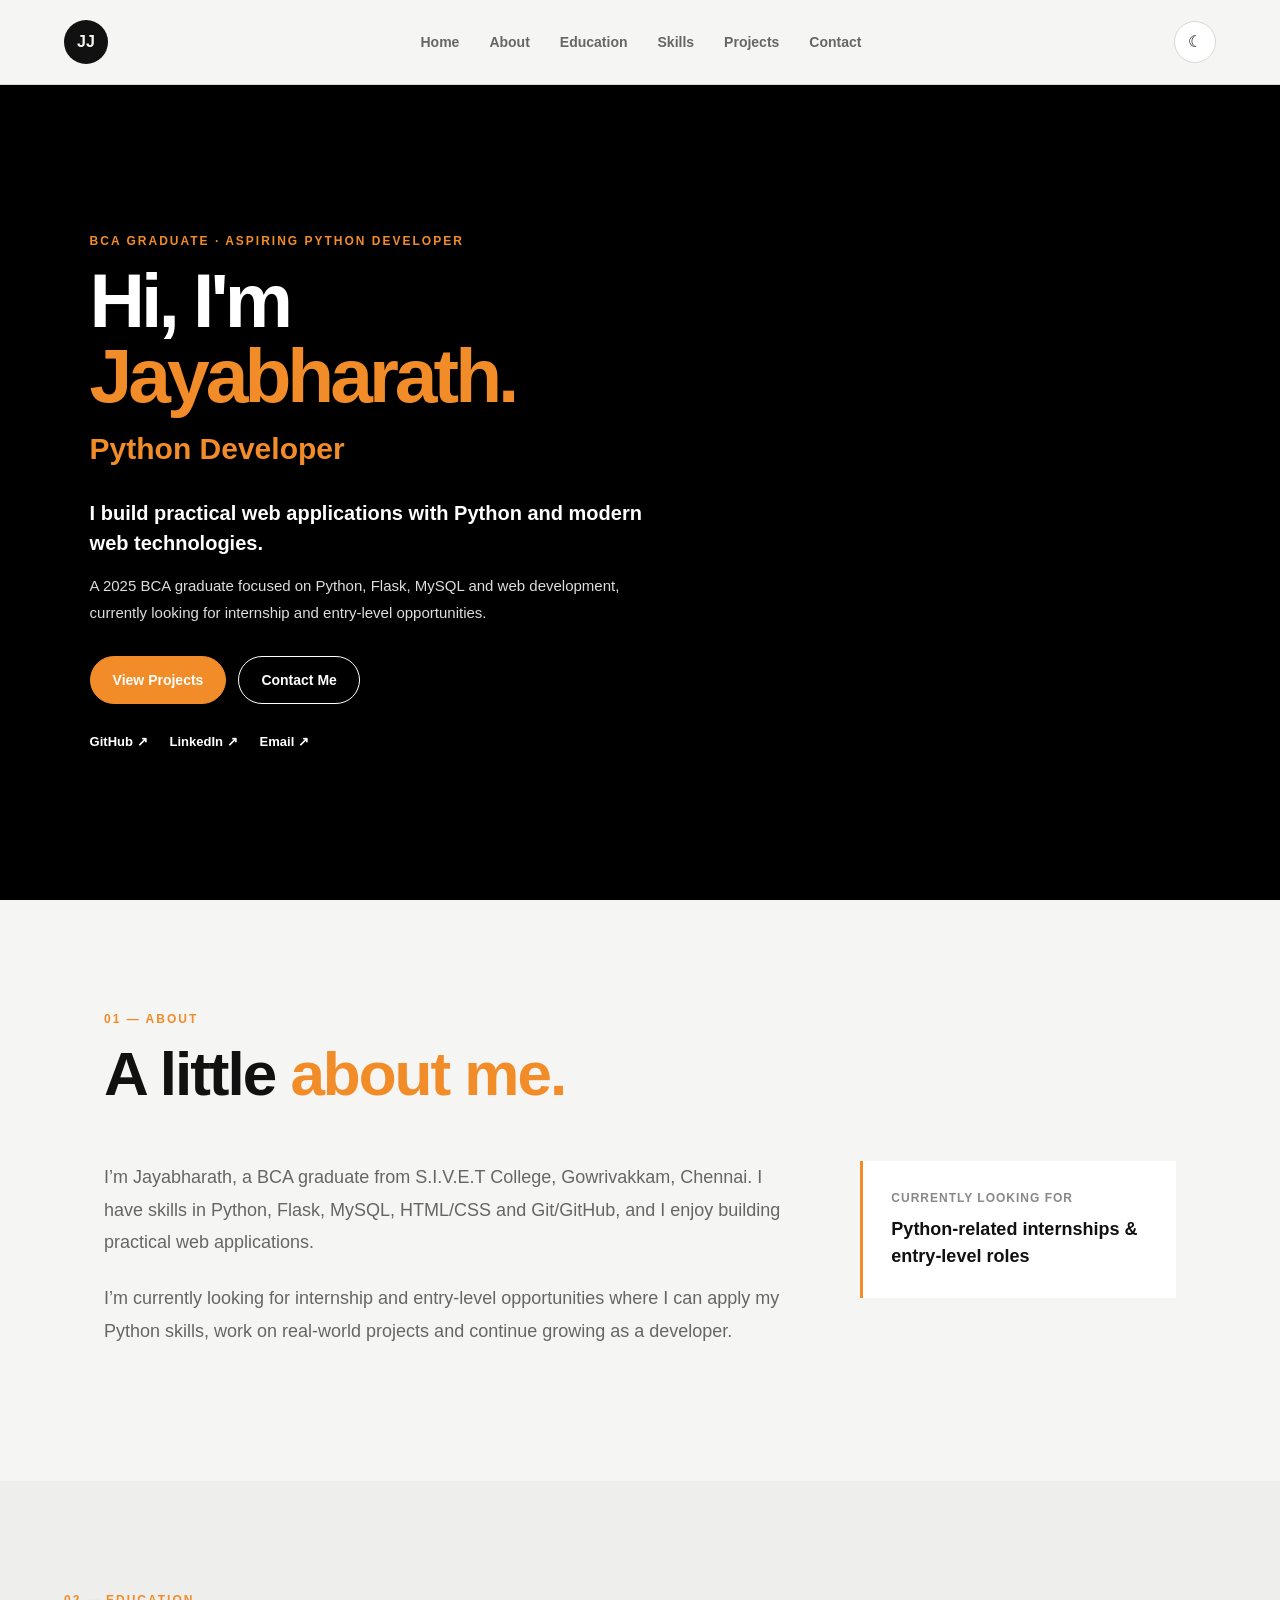
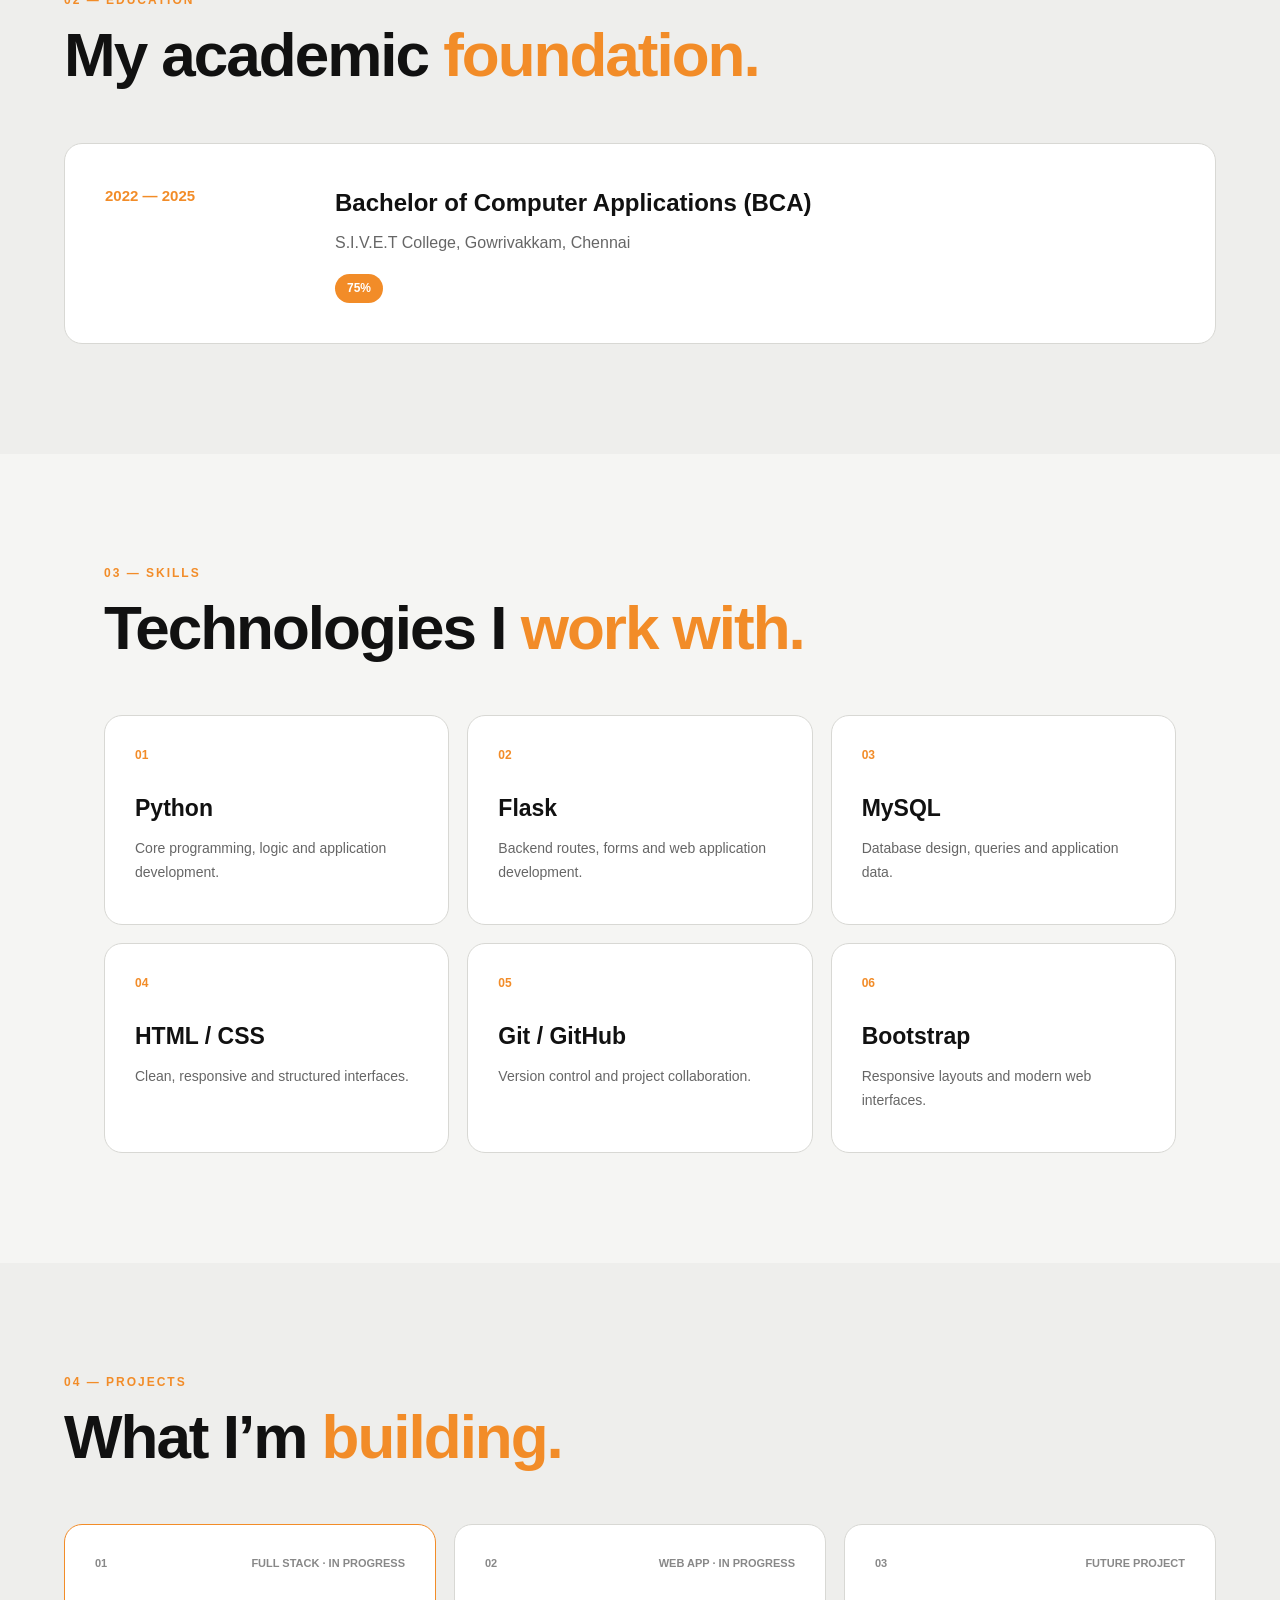
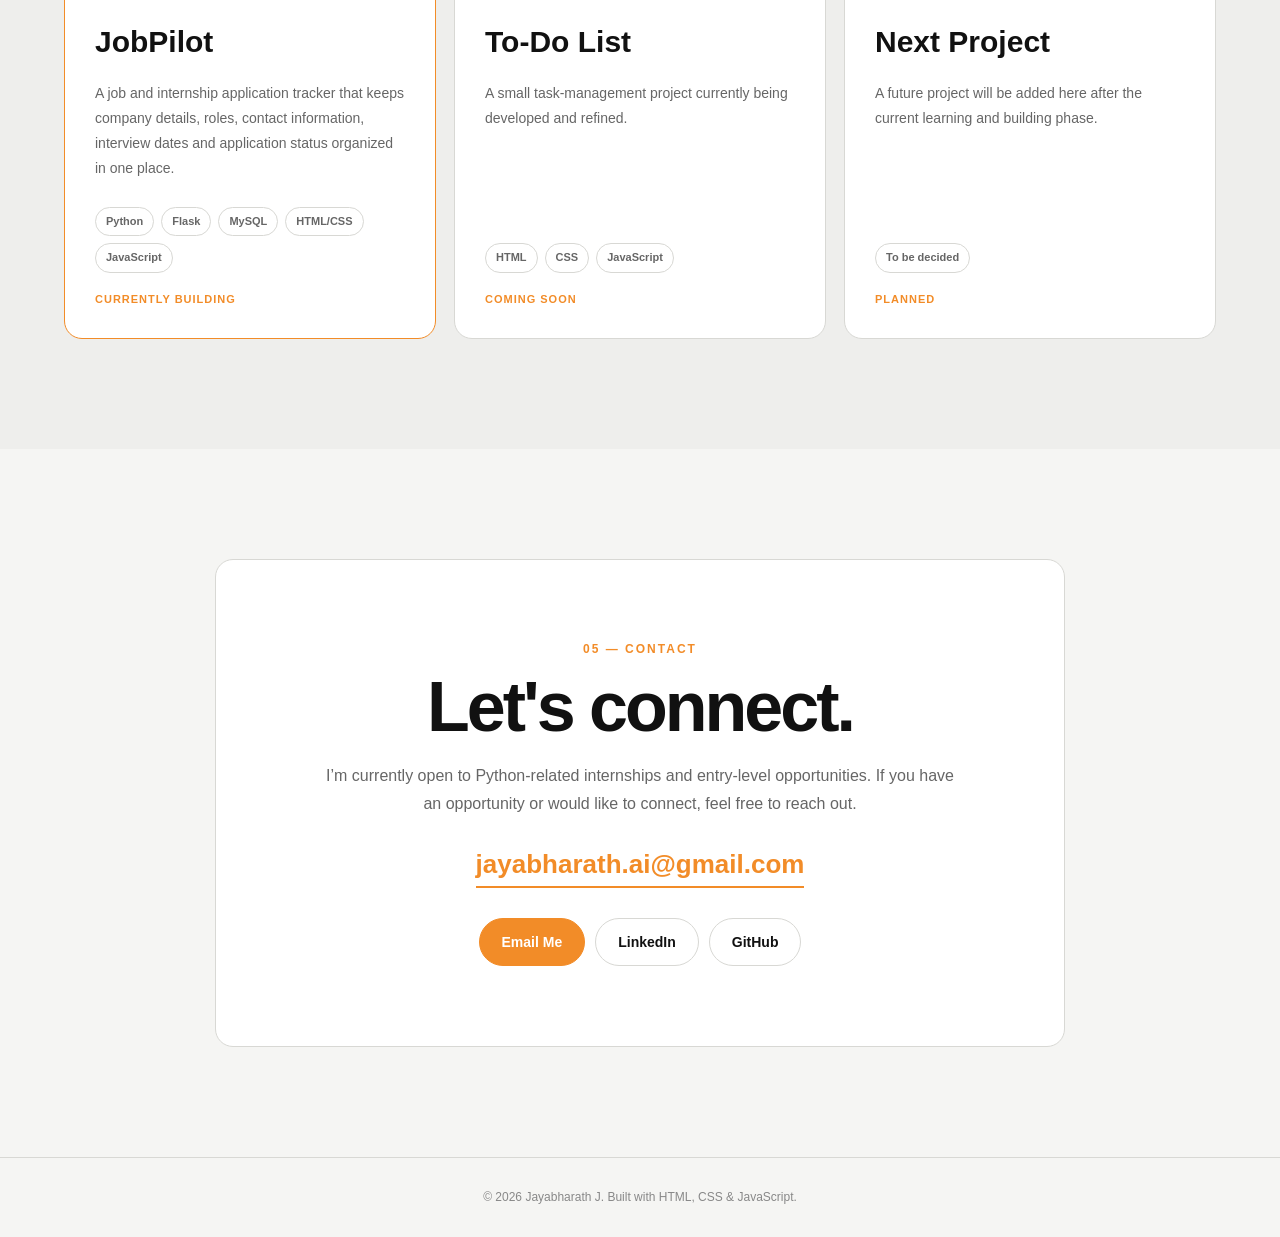
==== index.html @ 375a9f90 "Add files via upload" ====
<!DOCTYPE html>
<html lang="en">

<head>

    <!-- ========================================
         DOCUMENT SETUP
    ======================================== -->

    <meta charset="UTF-8">

    <meta
        name="viewport"
        content="width=device-width, initial-scale=1.0"
    >

    <meta
        name="description"
        content="Jayabharath J — BCA graduate and aspiring Python developer."
    >

    <title>Jayabharath J | Portfolio</title>

    <link
        rel="icon"
        type="image/png"
        href="images/icons8-portfolio-64.png"
    >

    <link
        rel="stylesheet"
        href="style.css"
    >

</head>


<body>

    <!-- ========================================
         NAVIGATION
    ======================================== -->

    <header class="navbar">

        <a
            href="#home"
            class="logo"
        >
            JJ
        </a>


        <nav id="nav">

            <a href="#home">
                Home
            </a>

            <a href="#about">
                About
            </a>

            <a href="#education">
                Education
            </a>

            <a href="#skills">
                Skills
            </a>

            <a href="#projects">
                Projects
            </a>

            <a href="#contact">
                Contact
            </a>

        </nav>


        <div class="nav-actions">

            <button
                id="themeToggle"
                aria-label="Toggle theme"
            >
                ☾
            </button>


            <button
                id="menuToggle"
                class="menu-btn"
                aria-label="Open menu"
            >
                ☰
            </button>

        </div>

    </header>


    <!-- ========================================
         MAIN CONTENT
    ======================================== -->

    <main>


        <!-- ========================================
             HOME / HERO
        ======================================== -->

        <section
            id="home"
            class="hero"
        >

            <div class="hero-overlay"></div>


            <div class="hero-content reveal">

                <p class="eyebrow">
                    BCA Graduate · Aspiring Python Developer
                </p>


                <h1>

                    Hi, I'm

                    <span>
                        Jayabharath.
                    </span>

                </h1>


                <p class="hero-role">
                    Python Developer
                </p>


                <p class="hero-subtitle">
                    I build practical web applications with Python
                    and modern web technologies.
                </p>


                <p class="hero-text">
                    A 2025 BCA graduate focused on Python, Flask,
                    MySQL and web development, currently looking
                    for internship and entry-level opportunities.
                </p>


                <div class="hero-actions">

                    <a
                        class="btn primary"
                        href="#projects"
                    >
                        View Projects
                    </a>


                    <a
                        class="btn secondary"
                        href="#contact"
                    >
                        Contact Me
                    </a>

                </div>


                <div class="social-row">

                    <a
                        href="https://github.com/jayabharath-j"
                        target="_blank"
                        rel="noopener noreferrer"
                    >
                        GitHub ↗
                    </a>


                    <a
                        href="https://www.linkedin.com/in/mejayabharath/"
                        target="_blank"
                        rel="noopener noreferrer"
                    >
                        LinkedIn ↗
                    </a>


                    <a
                        href="mailto:jayabharath.ai@gmail.com"
                    >
                        Email ↗
                    </a>

                </div>

            </div>

        </section>


        <!-- ========================================
             ABOUT
        ======================================== -->

        <section
            id="about"
            class="section"
        >

            <div class="section-heading reveal">

                <p class="eyebrow">
                    01 — About
                </p>


                <h2>
                    A little
                    <span>about me.</span>
                </h2>

            </div>


            <div class="about-layout">

                <div class="about-copy reveal">

                    <p>
                        I’m Jayabharath, a BCA graduate from
                        S.I.V.E.T College, Gowrivakkam, Chennai.
                        I have skills in Python, Flask, MySQL,
                        HTML/CSS and Git/GitHub, and I enjoy
                        building practical web applications.
                    </p>


                    <p>
                        I’m currently looking for internship and
                        entry-level opportunities where I can apply
                        my Python skills, work on real-world projects
                        and continue growing as a developer.
                    </p>

                </div>


                <div class="about-note reveal">

                    <span>
                        Currently looking for
                    </span>


                    <strong>
                        Python-related internships &
                        entry-level roles
                    </strong>

                </div>

            </div>

        </section>


        <!-- ========================================
             EDUCATION
        ======================================== -->

        <section
            id="education"
            class="section soft"
        >

            <div class="section-heading reveal">

                <p class="eyebrow">
                    02 — Education
                </p>


                <h2>
                    My academic
                    <span>foundation.</span>
                </h2>

            </div>


            <div class="education-card reveal">

                <div class="education-year">
                    2022 — 2025
                </div>


                <div>

                    <h3>
                        Bachelor of Computer Applications (BCA)
                    </h3>


                    <p>
                        S.I.V.E.T College,
                        Gowrivakkam, Chennai
                    </p>


                    <span class="education-result">
                        75%
                    </span>

                </div>

            </div>

        </section>


        <!-- ========================================
             SKILLS
        ======================================== -->

        <section
            id="skills"
            class="section"
        >

            <div class="section-heading reveal">

                <p class="eyebrow">
                    03 — Skills
                </p>


                <h2>
                    Technologies I
                    <span>work with.</span>
                </h2>

            </div>


            <div class="skills-grid">


                <div class="skill-card reveal">

                    <span>01</span>

                    <h3>
                        Python
                    </h3>

                    <p>
                        Core programming, logic and
                        application development.
                    </p>

                </div>


                <div class="skill-card reveal">

                    <span>02</span>

                    <h3>
                        Flask
                    </h3>

                    <p>
                        Backend routes, forms and
                        web application development.
                    </p>

                </div>


                <div class="skill-card reveal">

                    <span>03</span>

                    <h3>
                        MySQL
                    </h3>

                    <p>
                        Database design, queries and
                        application data.
                    </p>

                </div>


                <div class="skill-card reveal">

                    <span>04</span>

                    <h3>
                        HTML / CSS
                    </h3>

                    <p>
                        Clean, responsive and
                        structured interfaces.
                    </p>

                </div>


                <div class="skill-card reveal">

                    <span>05</span>

                    <h3>
                        Git / GitHub
                    </h3>

                    <p>
                        Version control and
                        project collaboration.
                    </p>

                </div>


                <div class="skill-card reveal">

                    <span>06</span>

                    <h3>
                        Bootstrap
                    </h3>

                    <p>
                        Responsive layouts and 
                        modern web interfaces.
                    </p>

                </div>

            </div>

        </section>


        <!-- ========================================
             PROJECTS
        ======================================== -->

        <section
            id="projects"
            class="section soft"
        >

            <div class="section-heading reveal">

                <p class="eyebrow">
                    04 — Projects
                </p>


                <h2>
                    What I’m
                    <span>building.</span>
                </h2>

            </div>


            <div class="projects-grid">


                <!-- JOBPILOT -->

                <article
                    class="project-card featured reveal"
                >

                    <div class="project-meta">

                        <span>
                            01
                        </span>

                        <span>
                            Full Stack · In Progress
                        </span>

                    </div>


                    <h3>
                        JobPilot
                    </h3>


                    <p>
                        A job and internship application tracker
                        that keeps company details, roles, contact
                        information, interview dates and application
                        status organized in one place.
                    </p>


                    <div class="tags">

                        <span>Python</span>
                        <span>Flask</span>
                        <span>MySQL</span>
                        <span>HTML/CSS</span>
                        <span>JavaScript</span>

                    </div>


                    <span class="status">
                        Currently building
                    </span>

                </article>


                <!-- TO-DO LIST -->

                <article
                    class="project-card reveal"
                >

                    <div class="project-meta">

                        <span>
                            02
                        </span>

                        <span>
                            Web App · In Progress
                        </span>

                    </div>


                    <h3>
                        To-Do List
                    </h3>


                    <p>
                        A small task-management project currently
                        being developed and refined.
                    </p>


                    <div class="tags">

                        <span>HTML</span>
                        <span>CSS</span>
                        <span>JavaScript</span>

                    </div>


                    <span class="status">
                        Coming soon
                    </span>

                </article>


                <!-- FUTURE PROJECT -->

                <article
                    class="project-card reveal"
                >

                    <div class="project-meta">

                        <span>
                            03
                        </span>

                        <span>
                            Future Project
                        </span>

                    </div>


                    <h3>
                        Next Project
                    </h3>


                    <p>
                        A future project will be added here after
                        the current learning and building phase.
                    </p>


                    <div class="tags">

                        <span>
                            To be decided
                        </span>

                    </div>


                    <span class="status">
                        Planned
                    </span>

                </article>

            </div>

        </section>


        <!-- ========================================
             CONTACT
        ======================================== -->

        <section
            id="contact"
            class="section contact"
        >

            <div class="contact-box reveal">

                <p class="eyebrow">
                    05 — Contact
                </p>


                <h2>
                    Let's connect.
                </h2>


                <p>
                    I’m currently open to Python-related internships
                    and entry-level opportunities. If you have an
                    opportunity or would like to connect, feel free
                    to reach out.
                </p>


                <a
                    class="email"
                    href="mailto:jayabharath.ai@gmail.com"
                >
                    jayabharath.ai@gmail.com
                </a>


                <div class="contact-links">

                    <a
                        class="btn primary"
                        href="mailto:jayabharath.ai@gmail.com"
                    >
                        Email Me
                    </a>


                    <a
                        class="btn secondary"
                        href="https://www.linkedin.com/in/mejayabharath/"
                        target="_blank"
                        rel="noopener noreferrer"
                    >
                        LinkedIn
                    </a>


                    <a
                        class="btn secondary"
                        href="https://github.com/jayabharath-j"
                        target="_blank"
                        rel="noopener noreferrer"
                    >
                        GitHub
                    </a>

                </div>

            </div>

        </section>

    </main>


    <!-- ========================================
         FOOTER
    ======================================== -->

    <footer>

        <p>
            © 2026 Jayabharath J.
            Built with HTML, CSS & JavaScript.
        </p>

    </footer>


    <!-- ========================================
         JAVASCRIPT
    ======================================== -->

    <script src="script.js"></script>

</body>

</html>
---- style.css ----
/* ========================================
   1. CSS VARIABLES
======================================== */

:root {

    --bg: #f5f5f3;
    --surface: #ffffff;
    --surface-soft: #eeeeec;

    --text: #111111;
    --text-light: #666666;
    --text-muted: #888888;

    --border: #d8d8d4;

    --orange: #f28c28;

    --radius: 18px;

    --max-width: 1200px;

    --transition: 0.3s ease;
}


/* ========================================
   DARK MODE
======================================== */

body.dark {

    --bg: #0b0b0b;
    --surface: #151515;
    --surface-soft: #111111;

    --text: #f5f5f5;
    --text-light: #b5b5b5;
    --text-muted: #888888;

    --border: #292929;
}


/* ========================================
   2. RESET
======================================== */

* {

    margin: 0;

    padding: 0;

    box-sizing: border-box;
}


html {

    scroll-behavior: smooth;
}


body {

    font-family:
        Arial,
        Helvetica,
        sans-serif;

    background: var(--bg);

    color: var(--text);

    line-height: 1.6;

    transition:
        background var(--transition),
        color var(--transition);
}


a {

    color: inherit;

    text-decoration: none;
}


button {

    font: inherit;
}


img {

    max-width: 100%;

    display: block;
}


/* ========================================
   3. NAVIGATION
======================================== */

.navbar {

    position: sticky;

    top: 0;

    z-index: 1000;

    width: 100%;

    display: flex;

    align-items: center;

    justify-content: space-between;

    padding: 20px 5%;

    background: var(--bg);

    border-bottom:
        1px solid var(--border);
}


.logo {

    width: 44px;

    height: 44px;

    display: flex;

    align-items: center;

    justify-content: center;

    border-radius: 50%;

    background: var(--text);

    color: var(--bg);

    font-size: 16px;

    font-weight: 800;
}


nav {

    display: flex;

    align-items: center;

    gap: 30px;
}


nav a {

    color: var(--text-light);

    font-size: 14px;

    font-weight: 600;

    transition:
        color var(--transition);
}


nav a:hover {

    color: var(--orange);
}


.nav-actions {

    display: flex;

    align-items: center;

    gap: 10px;
}


#themeToggle,
.menu-btn {

    width: 42px;

    height: 42px;

    border: 1px solid var(--border);

    border-radius: 50%;

    background: var(--surface);

    color: var(--text);

    cursor: pointer;

    transition:
        background var(--transition),
        color var(--transition);
}


#themeToggle:hover,
.menu-btn:hover {

    background: var(--text);

    color: var(--bg);
}


.menu-btn {

    display: none;
}


/* ========================================
   4. COMMON SECTIONS
======================================== */

.section {

    width: 100%;

    max-width: var(--max-width);

    margin: 0 auto;

    padding: 110px 5%;
}


.section.soft {

    max-width: none;

    padding-left: 5%;

    padding-right: 5%;

    background: var(--surface-soft);
}


.section-heading {

    max-width: 700px;

    margin-bottom: 55px;
}


.eyebrow {

    margin-bottom: 12px;

    color: var(--orange);

    font-size: 12px;

    font-weight: 700;

    letter-spacing: 2px;

    text-transform: uppercase;
}


.section-heading h2 {

    font-size:
        clamp(36px, 5vw, 62px);

    line-height: 1.05;

    letter-spacing: -2px;
}


.section-heading h2 span {

    color: var(--orange);
}


/* ========================================
   5. HERO
======================================== */

.hero {

    position: relative;

    width: 100%;

    min-height:
        calc(100vh - 85px);

    display: flex;

    align-items: center;

    overflow: hidden;

    background-image:
        url("images/profile.png");

    background-size: 90% auto;

    background-position: right center;

    background-repeat: no-repeat;

    background-color: #000;
}


/* ========================================
   HERO OVERLAY
======================================== */

.hero-overlay {

    position: absolute;

    inset: 0;

    background:
        linear-gradient(
            90deg,
            rgba(0, 0, 0, 0.12) 0%,
            rgba(0, 0, 0, 0) 70%
        );

    pointer-events: none;
}


/* ========================================
   HERO CONTENT
======================================== */

.hero-content {

    position: relative;

    z-index: 2;

    width: 50%;

    max-width: 650px;

    margin-left: 7%;

    padding: 80px 0;

    color: #ffffff;
}


.hero .eyebrow {

    color: var(--orange);
}


/* ========================================
   HERO TITLE
======================================== */

.hero h1 {

    margin-bottom: 12px;

    font-size:
        clamp(48px, 6vw, 82px);

    line-height: 0.98;

    letter-spacing: -4px;

    font-weight: 800;

    color: #ffffff;
}


.hero h1 span {

    display: block;

    color: var(--orange);
}


/* ========================================
   HERO ROLE
======================================== */

.hero-role {

    margin-bottom: 25px;

    color: var(--orange);

    font-size:
        clamp(20px, 2.5vw, 30px);

    font-weight: 700;
}


/* ========================================
   HERO SUBTITLE
======================================== */

.hero-subtitle {

    max-width: 570px;

    margin-bottom: 14px;

    color: #ffffff;

    font-size: 20px;

    line-height: 1.5;

    font-weight: 600;
}


/* ========================================
   HERO DESCRIPTION
======================================== */

.hero-text {

    max-width: 560px;

    margin-bottom: 30px;

    color: #dddddd;

    font-size: 15px;

    line-height: 1.8;
}


/* ========================================
   HERO BUTTONS
======================================== */

.hero-actions {

    display: flex;

    flex-wrap: wrap;

    gap: 12px;

    margin-bottom: 28px;
}


.btn {

    min-height: 48px;

    display: inline-flex;

    align-items: center;

    justify-content: center;

    padding: 0 22px;

    border-radius: 999px;

    font-size: 14px;

    font-weight: 700;

    transition:
        transform var(--transition),
        background var(--transition),
        color var(--transition);
}


.btn:hover {

    transform: translateY(-2px);
}


.hero .btn.primary {

    background: var(--orange);

    color: #ffffff;

    border: 1px solid var(--orange);
}


.hero .btn.secondary {

    background: transparent;

    color: #ffffff;

    border: 1px solid #ffffff;
}


.hero .btn.secondary:hover {

    background: #ffffff;

    color: #111111;
}


/* ========================================
   HERO SOCIAL LINKS
======================================== */

.social-row {

    display: flex;

    flex-wrap: wrap;

    gap: 22px;
}


.hero .social-row a {

    color: #ffffff;

    font-size: 13px;

    font-weight: 600;

    transition:
        color var(--transition);
}


.hero .social-row a:hover {

    color: var(--orange);
}


/* ========================================
   6. ABOUT
======================================== */

.about-layout {

    display: grid;

    grid-template-columns:
        1.5fr
        0.7fr;

    gap: 80px;

    align-items: start;
}


.about-copy {

    max-width: 700px;
}


.about-copy p {

    margin-bottom: 24px;

    color: var(--text-light);

    font-size: 18px;

    line-height: 1.8;
}


.about-note {

    padding: 28px;

    border-left:
        3px solid var(--orange);

    background: var(--surface);
}


.about-note span {

    display: block;

    margin-bottom: 8px;

    color: var(--text-muted);

    font-size: 12px;

    font-weight: 700;

    text-transform: uppercase;

    letter-spacing: 1px;
}


.about-note strong {

    display: block;

    font-size: 18px;

    line-height: 1.5;
}


/* ========================================
   7. EDUCATION
======================================== */

.education-card {

    display: grid;

    grid-template-columns:
        180px
        1fr;

    gap: 50px;

    padding: 40px;

    background: var(--surface);

    border:
        1px solid var(--border);

    border-radius: var(--radius);
}


.education-year {

    color: var(--orange);

    font-size: 15px;

    font-weight: 700;
}


.education-card h3 {

    margin-bottom: 8px;

    font-size: 24px;
}


.education-card p {

    margin-bottom: 18px;

    color: var(--text-light);
}


.education-result {

    display: inline-block;

    padding: 5px 12px;

    border-radius: 999px;

    background: var(--orange);

    color: #ffffff;

    font-size: 12px;

    font-weight: 700;
}


/* ========================================
   8. SKILLS
======================================== */

.skills-grid {

    display: grid;

    grid-template-columns:
        repeat(3, 1fr);

    gap: 18px;
}


.skill-card {

    min-height: 210px;

    padding: 30px;

    background: var(--surface);

    border:
        1px solid var(--border);

    border-radius: var(--radius);

    transition:
        transform var(--transition),
        border var(--transition);
}


.skill-card:hover {

    transform: translateY(-5px);

    border-color: var(--orange);
}


.skill-card > span {

    display: block;

    margin-bottom: 25px;

    color: var(--orange);

    font-size: 12px;

    font-weight: 700;
}


.skill-card h3 {

    margin-bottom: 10px;

    font-size: 23px;
}


.skill-card p {

    color: var(--text-light);

    font-size: 14px;

    line-height: 1.7;
}


/* ========================================
   9. PROJECTS
======================================== */

.projects-grid {

    display: grid;

    grid-template-columns:
        repeat(3, 1fr);

    gap: 18px;
}


.project-card {

    min-height: 390px;

    padding: 30px;

    display: flex;

    flex-direction: column;

    background: var(--surface);

    border:
        1px solid var(--border);

    border-radius: var(--radius);

    transition:
        transform var(--transition),
        border var(--transition);
}


.project-card:hover {

    transform: translateY(-5px);

    border-color: var(--orange);
}


.project-card.featured {

    border-color: var(--orange);
}


.project-meta {

    display: flex;

    align-items: center;

    justify-content: space-between;

    gap: 10px;

    margin-bottom: 45px;

    color: var(--text-muted);

    font-size: 11px;

    font-weight: 700;

    text-transform: uppercase;
}


.project-card h3 {

    margin-bottom: 15px;

    font-size: 30px;
}


.project-card p {

    color: var(--text-light);

    font-size: 14px;

    line-height: 1.8;
}


.tags {

    display: flex;

    flex-wrap: wrap;

    gap: 7px;

    margin-top: auto;

    padding-top: 25px;
}


.tags span {

    padding: 5px 10px;

    border:
        1px solid var(--border);

    border-radius: 999px;

    color: var(--text-light);

    font-size: 11px;

    font-weight: 600;
}


.status {

    margin-top: 18px;

    color: var(--orange);

    font-size: 11px;

    font-weight: 700;

    text-transform: uppercase;

    letter-spacing: 1px;
}


/* ========================================
   10. CONTACT
======================================== */

.contact {

    text-align: center;
}


.contact-box {

    max-width: 850px;

    margin: 0 auto;

    padding: 80px 30px;

    background: var(--surface);

    border:
        1px solid var(--border);

    border-radius: var(--radius);
}


.contact-box h2 {

    margin-bottom: 20px;

    font-size:
        clamp(40px, 6vw, 70px);

    line-height: 1;

    letter-spacing: -3px;
}


.contact-box > p:not(.eyebrow) {

    max-width: 650px;

    margin:
        0 auto 25px;

    color: var(--text-light);

    line-height: 1.8;
}


.email {

    display: inline-block;

    margin-bottom: 30px;

    color: var(--orange);

    font-size:
        clamp(18px, 3vw, 26px);

    font-weight: 700;

    border-bottom:
        2px solid var(--orange);
}


.contact-links {

    display: flex;

    justify-content: center;

    flex-wrap: wrap;

    gap: 10px;
}


.contact .btn.primary {

    background: var(--orange);

    color: #ffffff;

    border:
        1px solid var(--orange);
}


.contact .btn.secondary {

    background: transparent;

    color: var(--text);

    border:
        1px solid var(--border);
}


.contact .btn.secondary:hover {

    background: var(--orange);

    color: #ffffff;

    border-color: var(--orange);
}


/* ========================================
   11. FOOTER
======================================== */

footer {

    padding: 30px 5%;

    text-align: center;

    border-top:
        1px solid var(--border);

    color: var(--text-muted);

    font-size: 12px;
}


/* ========================================
   12. SCROLL REVEAL
======================================== */

.reveal {

    opacity: 0;

    transform: translateY(25px);

    transition:
        opacity 0.7s ease,
        transform 0.7s ease;
}


.reveal.visible {

    opacity: 1;

    transform: translateY(0);
}


/* ========================================
   13. TABLET
======================================== */

@media (max-width: 1000px) {

    nav {

        gap: 18px;
    }


    .hero-content {

        width: 55%;

        margin-left: 5%;
    }


    .skills-grid,
    .projects-grid {

        grid-template-columns:
            repeat(2, 1fr);
    }


    .about-layout {

        gap: 40px;
    }
}


/* ========================================
   14. MOBILE
======================================== */

@media (max-width: 760px) {

    /* NAVIGATION */

    .navbar {

        padding: 15px 5%;
    }


    nav {

        position: absolute;

        top: 75px;

        left: 5%;

        right: 5%;

        display: none;

        flex-direction: column;

        align-items: stretch;

        gap: 0;

        padding: 15px;

        background: var(--surface);

        border:
            1px solid var(--border);

        border-radius: var(--radius);
    }


    nav.active {

        display: flex;
    }


    nav a {

        padding: 12px;

        border-bottom:
            1px solid var(--border);
    }


    nav a:last-child {

        border-bottom: none;
    }


    .menu-btn {

        display: block;
    }


    /* HERO */

    .hero {

        min-height: 850px;

        align-items: flex-end;

        background-position: 65% center;
    }


    .hero-overlay {

        background:
            linear-gradient(
                90deg,
                rgba(0, 0, 0, 0.82) 0%,
                rgba(0, 0, 0, 0.30) 100%
            );
    }


    .hero-content {

        width: 90%;

        margin-left: 5%;

        padding: 60px 0;
    }


    .hero h1 {

        font-size: 50px;

        letter-spacing: -3px;
    }


    .hero-subtitle {

        font-size: 17px;
    }


    .hero-actions {

        flex-direction: column;

        align-items: stretch;
    }


    .hero-actions .btn {

        width: 100%;
    }


    /* SECTIONS */

    .section {

        padding: 80px 5%;
    }


    .section.soft {

        padding-left: 5%;

        padding-right: 5%;
    }


    .section-heading {

        margin-bottom: 40px;
    }


    .section-heading h2 {

        font-size: 42px;
    }


    /* ABOUT */

    .about-layout {

        grid-template-columns: 1fr;

        gap: 30px;
    }


    /* EDUCATION */

    .education-card {

        grid-template-columns: 1fr;

        gap: 20px;

        padding: 28px;
    }


    /* SKILLS */

    .skills-grid {

        grid-template-columns: 1fr;
    }


    /* PROJECTS */

    .projects-grid {

        grid-template-columns: 1fr;
    }


    .project-card {

        min-height: 350px;
    }


    /* CONTACT */

    .contact-box {

        padding: 60px 20px;
    }


    .contact-links {

        flex-direction: column;

        align-items: stretch;
    }


    .contact-links .btn {

        width: 100%;
    }
}


/* ========================================
   15. SMALL MOBILE
======================================== */

@media (max-width: 450px) {

    .hero {

        min-height: 800px;

        background-position: 62% center;
    }


    .hero-content {

        padding-top: 50px;

        padding-bottom: 45px;
    }


    .hero h1 {

        font-size: 45px;
    }


    .social-row {

        gap: 15px;
    }
}
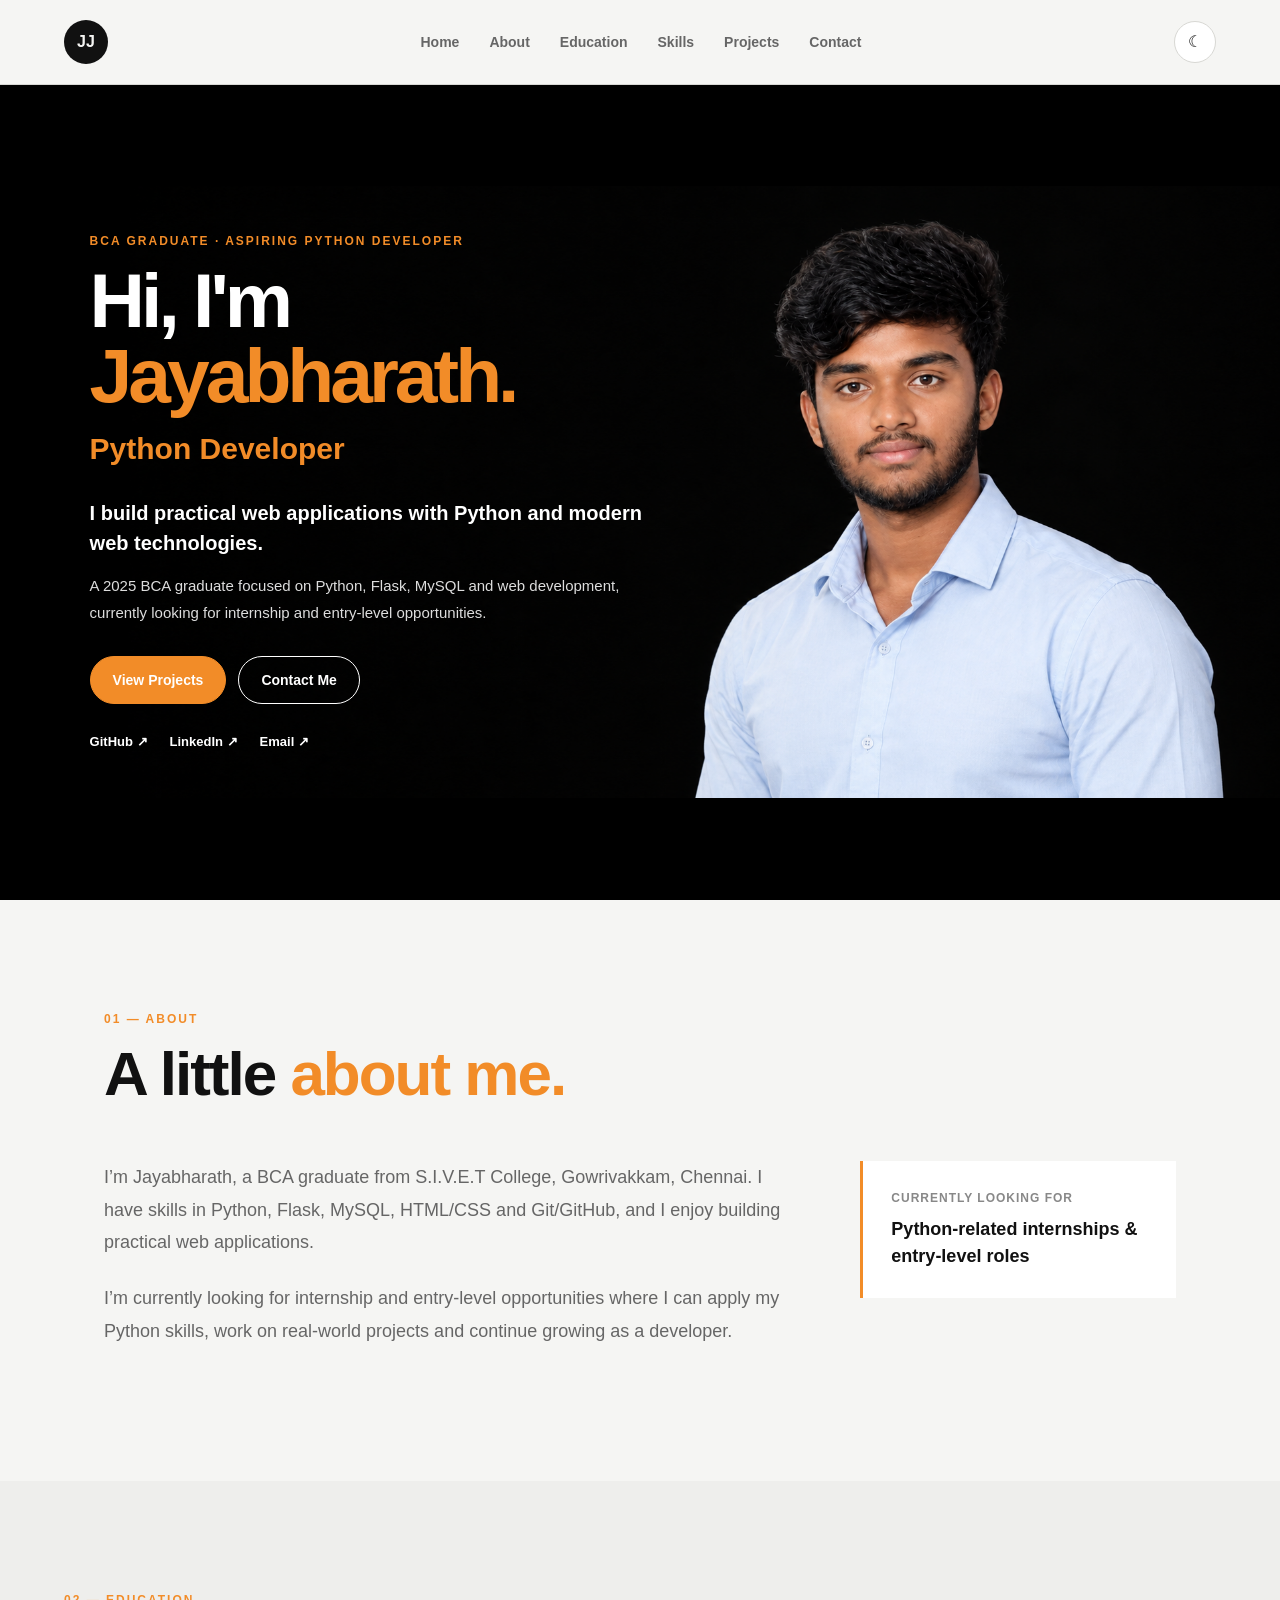
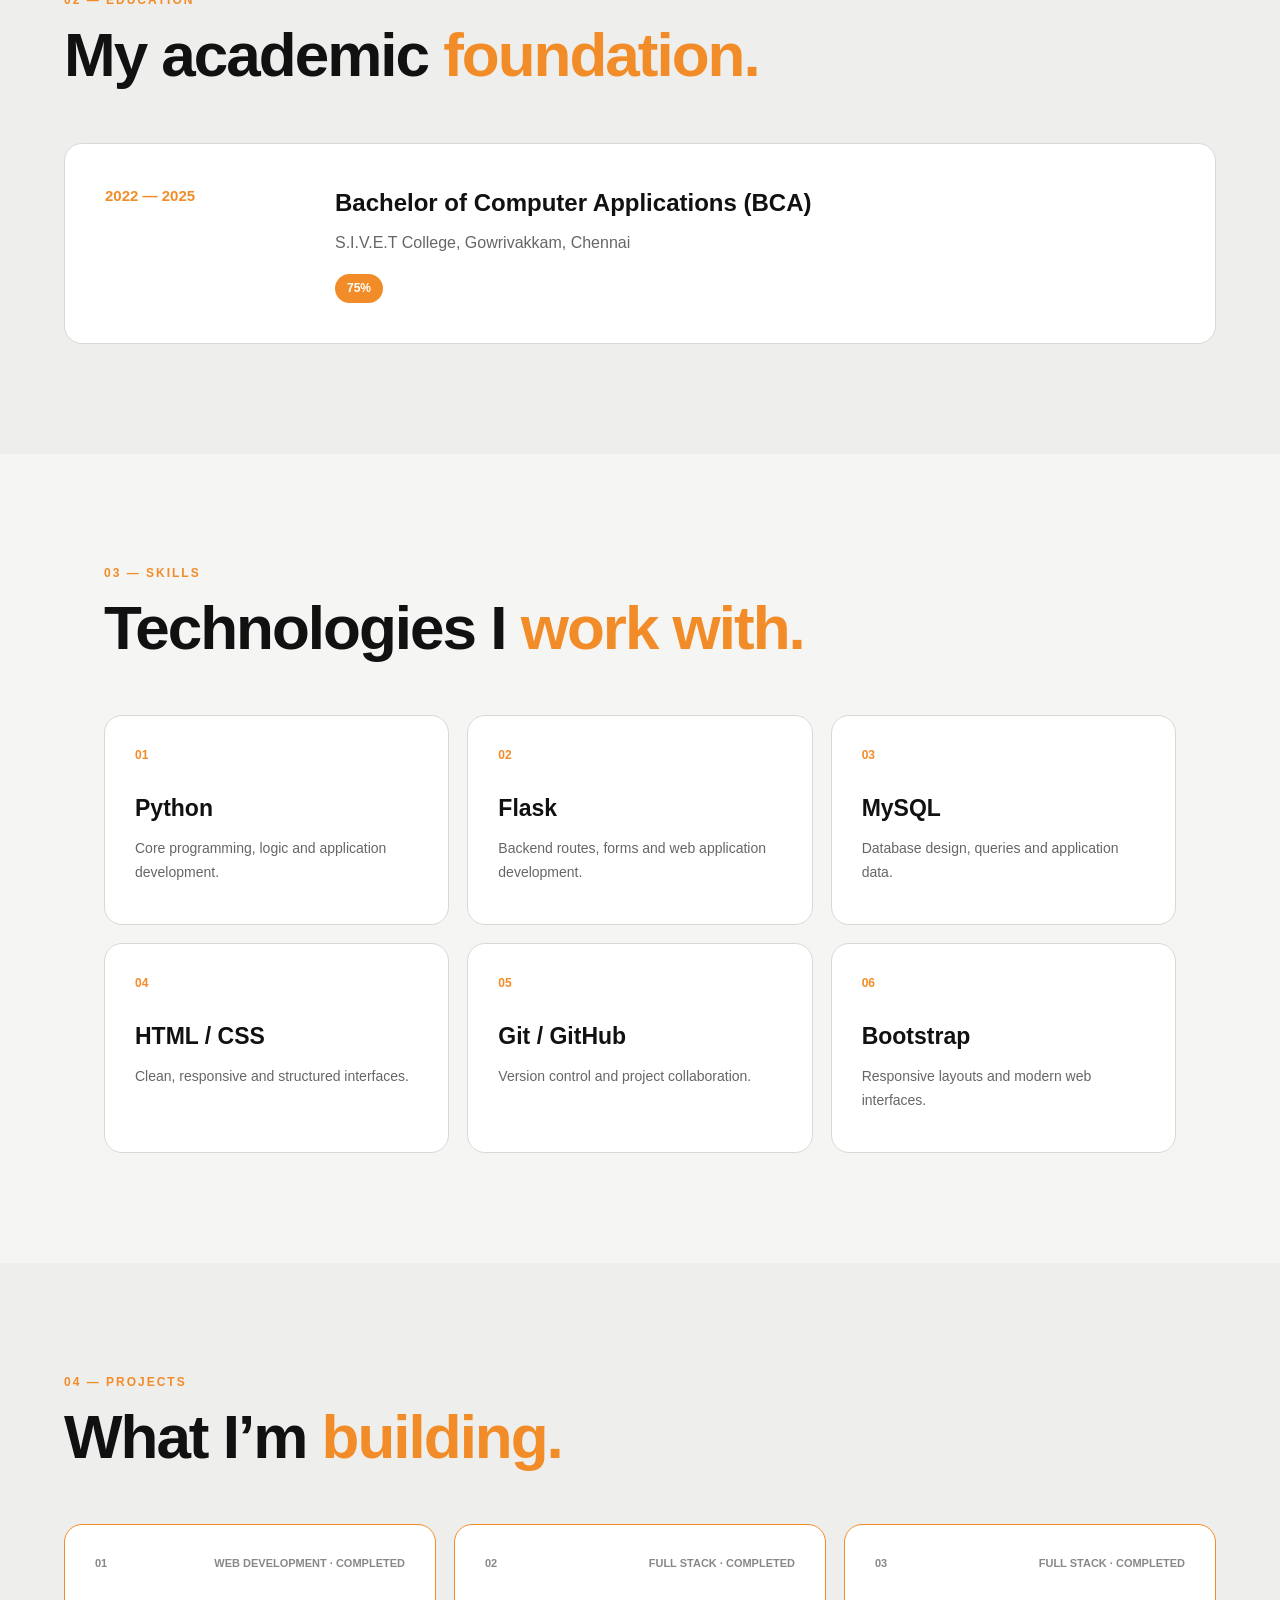
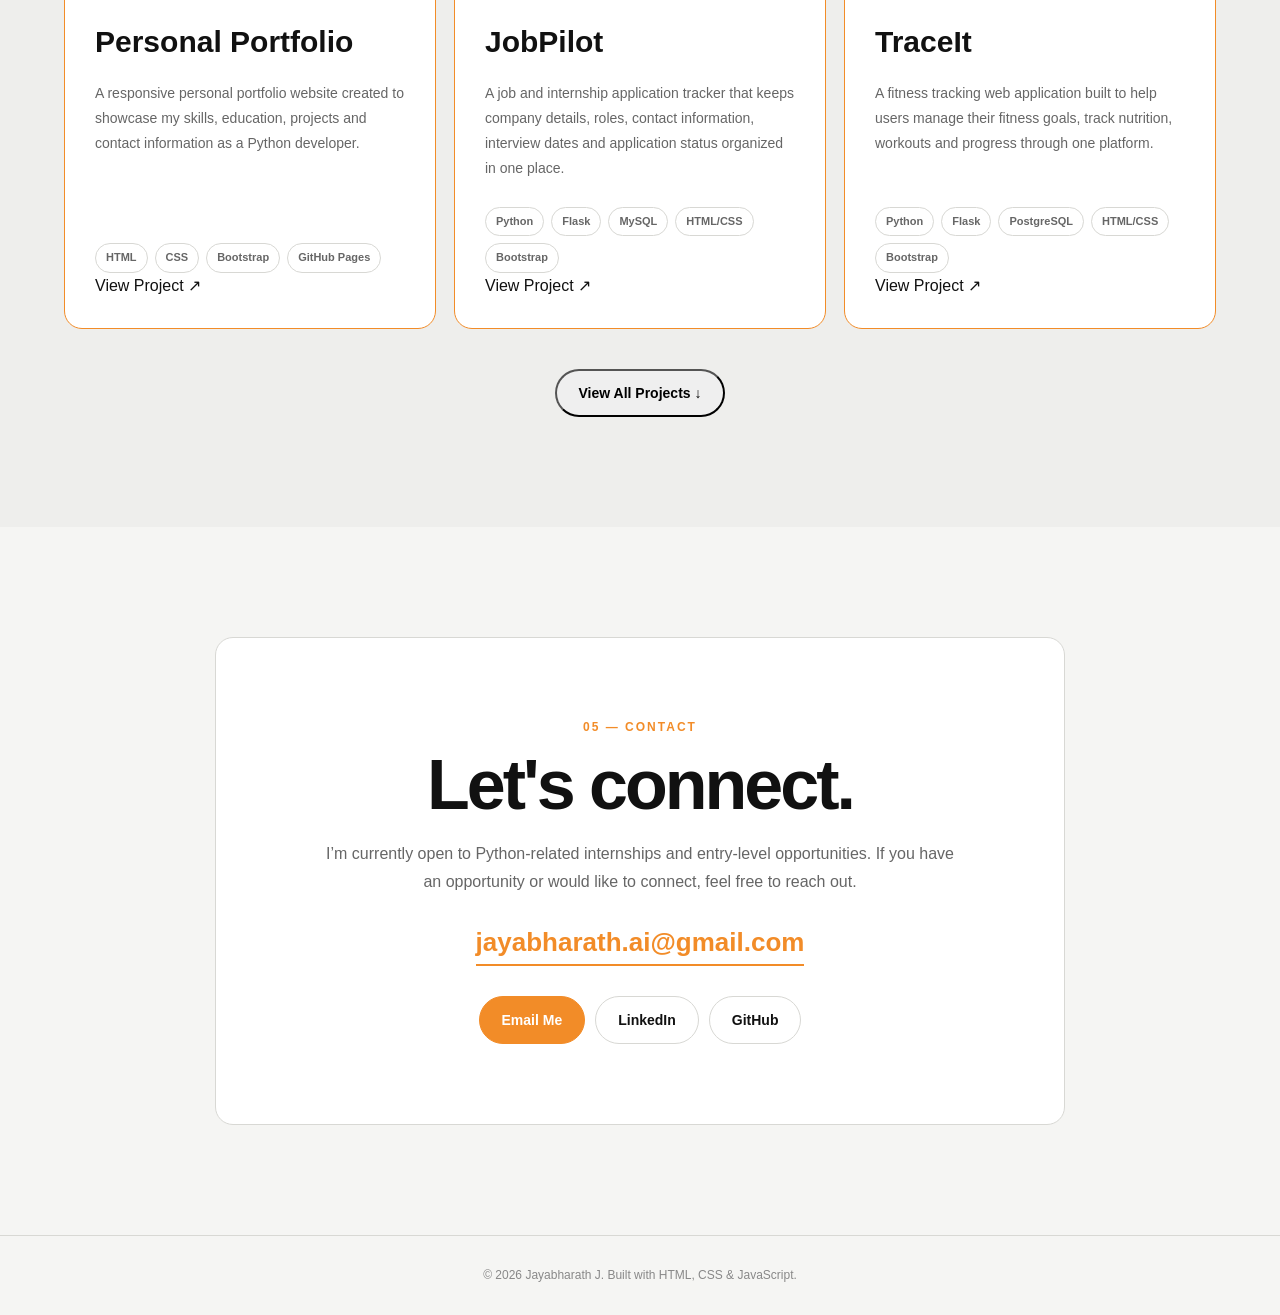
==== commit 0cacd27b: "Revise project details and add GitHub links Updated project descriptions and tags in index.html. Cha" ====
--- a/index.html
+++ b/index.html
@@ -448,7 +448,7 @@
                     </h3>
 
                     <p>
-                        Responsive layouts and 
+                        Responsive layouts and
                         modern web interfaces.
                     </p>
 
@@ -486,7 +486,9 @@
             <div class="projects-grid">
 
 
-                <!-- JOBPILOT -->
+                <!-- ========================================
+                     PROJECT 01 — PERSONAL PORTFOLIO
+                ======================================== -->
 
                 <article
                     class="project-card featured reveal"
@@ -499,7 +501,63 @@
                         </span>
 
                         <span>
-                            Full Stack · In Progress
+                            Web Development · Completed
+                        </span>
+
+                    </div>
+
+
+                    <h3>
+                        Personal Portfolio
+                    </h3>
+
+
+                    <p>
+                        A responsive personal portfolio website
+                        created to showcase my skills, education,
+                        projects and contact information as a
+                        Python developer.
+                    </p>
+
+
+                    <div class="tags">
+
+                        <span>HTML</span>
+                        <span>CSS</span>
+                        <span>Bootstrap</span>
+                        <span>GitHub Pages</span>
+
+                    </div>
+
+
+                    <a
+                        class="project-link"
+                        href="https://github.com/jayabharath-j/portfolio"
+                        target="_blank"
+                        rel="noopener noreferrer"
+                    >
+                        View Project ↗
+                    </a>
+
+                </article>
+
+
+                <!-- ========================================
+                     PROJECT 02 — JOBPILOT
+                ======================================== -->
+
+                <article
+                    class="project-card featured reveal"
+                >
+
+                    <div class="project-meta">
+
+                        <span>
+                            02
+                        </span>
+
+                        <span>
+                            Full Stack · Completed
                         </span>
 
                     </div>
@@ -524,68 +582,29 @@
                         <span>Flask</span>
                         <span>MySQL</span>
                         <span>HTML/CSS</span>
-                        <span>JavaScript</span>
+                        <span>Bootstrap</span>
 
                     </div>
 
 
-                    <span class="status">
-                        Currently building
-                    </span>
+                    <a
+                        class="project-link"
+                        href="https://github.com/jayabharath-j/JobPilot"
+                        target="_blank"
+                        rel="noopener noreferrer"
+                    >
+                        View Project ↗
+                    </a>
 
                 </article>
 
 
-                <!-- TO-DO LIST -->
+                <!-- ========================================
+                     PROJECT 03 — TRACEIT
+                ======================================== -->
 
                 <article
-                    class="project-card reveal"
-                >
-
-                    <div class="project-meta">
-
-                        <span>
-                            02
-                        </span>
-
-                        <span>
-                            Web App · In Progress
-                        </span>
-
-                    </div>
-
-
-                    <h3>
-                        To-Do List
-                    </h3>
-
-
-                    <p>
-                        A small task-management project currently
-                        being developed and refined.
-                    </p>
-
-
-                    <div class="tags">
-
-                        <span>HTML</span>
-                        <span>CSS</span>
-                        <span>JavaScript</span>
-
-                    </div>
-
-
-                    <span class="status">
-                        Coming soon
-                    </span>
-
-                </article>
-
-
-                <!-- FUTURE PROJECT -->
-
-                <article
-                    class="project-card reveal"
+                    class="project-card featured reveal"
                 >
 
                     <div class="project-meta">
@@ -595,39 +614,382 @@
                         </span>
 
                         <span>
-                            Future Project
+                            Full Stack · Completed
                         </span>
 
                     </div>
 
 
                     <h3>
-                        Next Project
+                        TraceIt
                     </h3>
 
 
                     <p>
-                        A future project will be added here after
-                        the current learning and building phase.
+                        A fitness tracking web application built
+                        to help users manage their fitness goals,
+                        track nutrition, workouts and progress
+                        through one platform.
                     </p>
 
 
                     <div class="tags">
 
-                        <span>
-                            To be decided
-                        </span>
+                        <span>Python</span>
+                        <span>Flask</span>
+                        <span>PostgreSQL</span>
+                        <span>HTML/CSS</span>
+                        <span>Bootstrap</span>
 
                     </div>
 
 
-                    <span class="status">
-                        Planned
-                    </span>
+                    <a
+                        class="project-link"
+                        href="https://github.com/jayabharath-j/TraceIt"
+                        target="_blank"
+                        rel="noopener noreferrer"
+                    >
+                        View Project ↗
+                    </a>
 
                 </article>
 
+
+                <!-- ========================================
+                     ADDITIONAL PROJECTS
+                ======================================== -->
+
+                <div
+                    id="additionalProjects"
+                    class="additional-projects"
+                    style="display: none;"
+                >
+
+
+                    <!-- PROJECT 04 — PASSWORD GENERATOR -->
+
+                    <article
+                        class="project-card reveal"
+                    >
+
+                        <div class="project-meta">
+
+                            <span>
+                                04
+                            </span>
+
+                            <span>
+                                Python Project
+                            </span>
+
+                        </div>
+
+
+                        <h3>
+                            Password Generator
+                        </h3>
+
+
+                        <p>
+                            A Python project that generates random
+                            passwords based on the selected
+                            requirements.
+                        </p>
+
+
+                        <div class="tags">
+
+                            <span>Python</span>
+
+                        </div>
+
+
+                        <a
+                            class="project-link"
+                            href="https://github.com/jayabharath-j/password-generator"
+                            target="_blank"
+                            rel="noopener noreferrer"
+                        >
+                            View Project ↗
+                        </a>
+
+                    </article>
+
+
+                    <!-- PROJECT 05 — NUMBER GUESSER -->
+
+                    <article
+                        class="project-card reveal"
+                    >
+
+                        <div class="project-meta">
+
+                            <span>
+                                05
+                            </span>
+
+                            <span>
+                                Flask · Web App
+                            </span>
+
+                        </div>
+
+
+                        <h3>
+                            Number Guesser
+                        </h3>
+
+
+                        <p>
+                            A simple number guessing web application
+                            built with Flask and Python.
+                        </p>
+
+
+                        <div class="tags">
+
+                            <span>Python</span>
+                            <span>Flask</span>
+                            <span>HTML/CSS</span>
+
+                        </div>
+
+
+                        <a
+                            class="project-link"
+                            href="https://github.com/jayabharath-j/Number_Guesser_using_Flask"
+                            target="_blank"
+                            rel="noopener noreferrer"
+                        >
+                            View Project ↗
+                        </a>
+
+                    </article>
+
+
+                    <!-- PROJECT 06 — SELENIUM CLICKER BOT -->
+
+                    <article
+                        class="project-card reveal"
+                    >
+
+                        <div class="project-meta">
+
+                            <span>
+                                06
+                            </span>
+
+                            <span>
+                                Automation
+                            </span>
+
+                        </div>
+
+
+                        <h3>
+                            Selenium Clicker Bot
+                        </h3>
+
+
+                        <p>
+                            A Python automation project that uses
+                            Selenium to interact with web elements
+                            automatically.
+                        </p>
+
+
+                        <div class="tags">
+
+                            <span>Python</span>
+                            <span>Selenium</span>
+
+                        </div>
+
+
+                        <a
+                            class="project-link"
+                            href="https://github.com/jayabharath-j/selenium-clicker-bot"
+                            target="_blank"
+                            rel="noopener noreferrer"
+                        >
+                            View Project ↗
+                        </a>
+
+                    </article>
+
+
+                    <!-- PROJECT 07 — MILES TO KM CONVERTER -->
+
+                    <article
+                        class="project-card reveal"
+                    >
+
+                        <div class="project-meta">
+
+                            <span>
+                                07
+                            </span>
+
+                            <span>
+                                Python Project
+                            </span>
+
+                        </div>
+
+
+                        <h3>
+                            Miles to KM Converter
+                        </h3>
+
+
+                        <p>
+                            A simple Python application that converts
+                            distance from miles to kilometers.
+                        </p>
+
+
+                        <div class="tags">
+
+                            <span>Python</span>
+
+                        </div>
+
+
+                        <a
+                            class="project-link"
+                            href="https://github.com/jayabharath-j/miles_to_km_converter"
+                            target="_blank"
+                            rel="noopener noreferrer"
+                        >
+                            View Project ↗
+                        </a>
+
+                    </article>
+
+
+                    <!-- PROJECT 08 — ROSHAMBO -->
+
+                    <article
+                        class="project-card reveal"
+                    >
+
+                        <div class="project-meta">
+
+                            <span>
+                                08
+                            </span>
+
+                            <span>
+                                Python Game
+                            </span>
+
+                        </div>
+
+
+                        <h3>
+                            Roshambo Game
+                        </h3>
+
+
+                        <p>
+                            A Python-based rock, paper and scissors
+                            game played against the computer.
+                        </p>
+
+
+                        <div class="tags">
+
+                            <span>Python</span>
+
+                        </div>
+
+
+                        <a
+                            class="project-link"
+                            href="https://github.com/jayabharath-j/roshambo-game"
+                            target="_blank"
+                            rel="noopener noreferrer"
+                        >
+                            View Project ↗
+                        </a>
+
+                    </article>
+
+
+                    <!-- PROJECT 09 — DICE ROLLER -->
+
+                    <article
+                        class="project-card reveal"
+                    >
+
+                        <div class="project-meta">
+
+                            <span>
+                                09
+                            </span>
+
+                            <span>
+                                Python Project
+                            </span>
+
+                        </div>
+
+
+                        <h3>
+                            Dice Roller
+                        </h3>
+
+
+                        <p>
+                            A simple Python project that simulates
+                            rolling dice and generates random results.
+                        </p>
+
+
+                        <div class="tags">
+
+                            <span>Python</span>
+
+                        </div>
+
+
+                        <a
+                            class="project-link"
+                            href="https://github.com/jayabharath-j/Dice-Roller"
+                            target="_blank"
+                            rel="noopener noreferrer"
+                        >
+                            View Project ↗
+                        </a>
+
+                    </article>
+
+
+                </div>
+
             </div>
+
+
+            <!-- ========================================
+                 VIEW ALL PROJECTS BUTTON
+            ======================================== -->
+
+            <div
+                class="projects-toggle-wrap"
+                style="text-align: center; margin-top: 40px;"
+            >
+
+                <button
+                    id="projectsToggle"
+                    class="btn secondary"
+                    type="button"
+                >
+                    View All Projects ↓
+                </button>
+
+            </div>
+
 
         </section>
 
@@ -727,6 +1089,42 @@
 
     <script src="script.js"></script>
 
+
+    <!-- ========================================
+         PROJECTS TOGGLE
+    ======================================== -->
+
+    <script>
+
+        const projectsToggle =
+            document.getElementById("projectsToggle");
+
+        const additionalProjects =
+            document.getElementById("additionalProjects");
+
+
+        projectsToggle.addEventListener("click", function () {
+
+            if (additionalProjects.style.display === "none") {
+
+                additionalProjects.style.display = "contents";
+
+                projectsToggle.textContent =
+                    "Show Less ↑";
+
+            } else {
+
+                additionalProjects.style.display = "none";
+
+                projectsToggle.textContent =
+                    "View All Projects ↓";
+
+            }
+
+        });
+
+    </script>
+
 </body>
 
-</html>+</html>
--- a/style.css
+++ b/style.css
@@ -1355,32 +1355,58 @@
    15. SMALL MOBILE
 ======================================== */
 
-@media (max-width: 450px) {
+@media (max-width: 768px) {
 
     .hero {
-
-        min-height: 800px;
-
-        background-position: 62% center;
-    }
-
+        background-size: auto 70% !important;
+        background-position: 90% bottom !important;
+        background-repeat: no-repeat !important;
+        background-color: #000 !important;
+    }
 
     .hero-content {
-
-        padding-top: 50px;
-
-        padding-bottom: 45px;
-    }
-
+        width: 100%;
+        padding: 80px 35px 60px;
+        position: relative;
+        z-index: 2;
+    }
 
     .hero h1 {
-
-        font-size: 45px;
-    }
-
+        font-size: 50px;
+        line-height: 0.95;
+        letter-spacing: -3px;
+    }
+
+    .hero-subtitle {
+        font-size: 17px;
+    }
+
+    .hero-actions {
+        flex-direction: column;
+        align-items: stretch;
+    }
+
+    .hero-actions .btn {
+        width: 100%;
+    }
 
     .social-row {
-
         gap: 15px;
     }
-}+ /* ========================================
+   SECTION ALIGNMENT
+======================================== */
+
+.section {
+    max-width: none;
+    margin: 0 auto;
+    padding-left: 5%;
+    padding-right: 5%;
+}
+
+.section.soft {
+    max-width: none;
+    margin: 0 auto;
+    padding-left: 5%;
+    padding-right: 5%;
+}
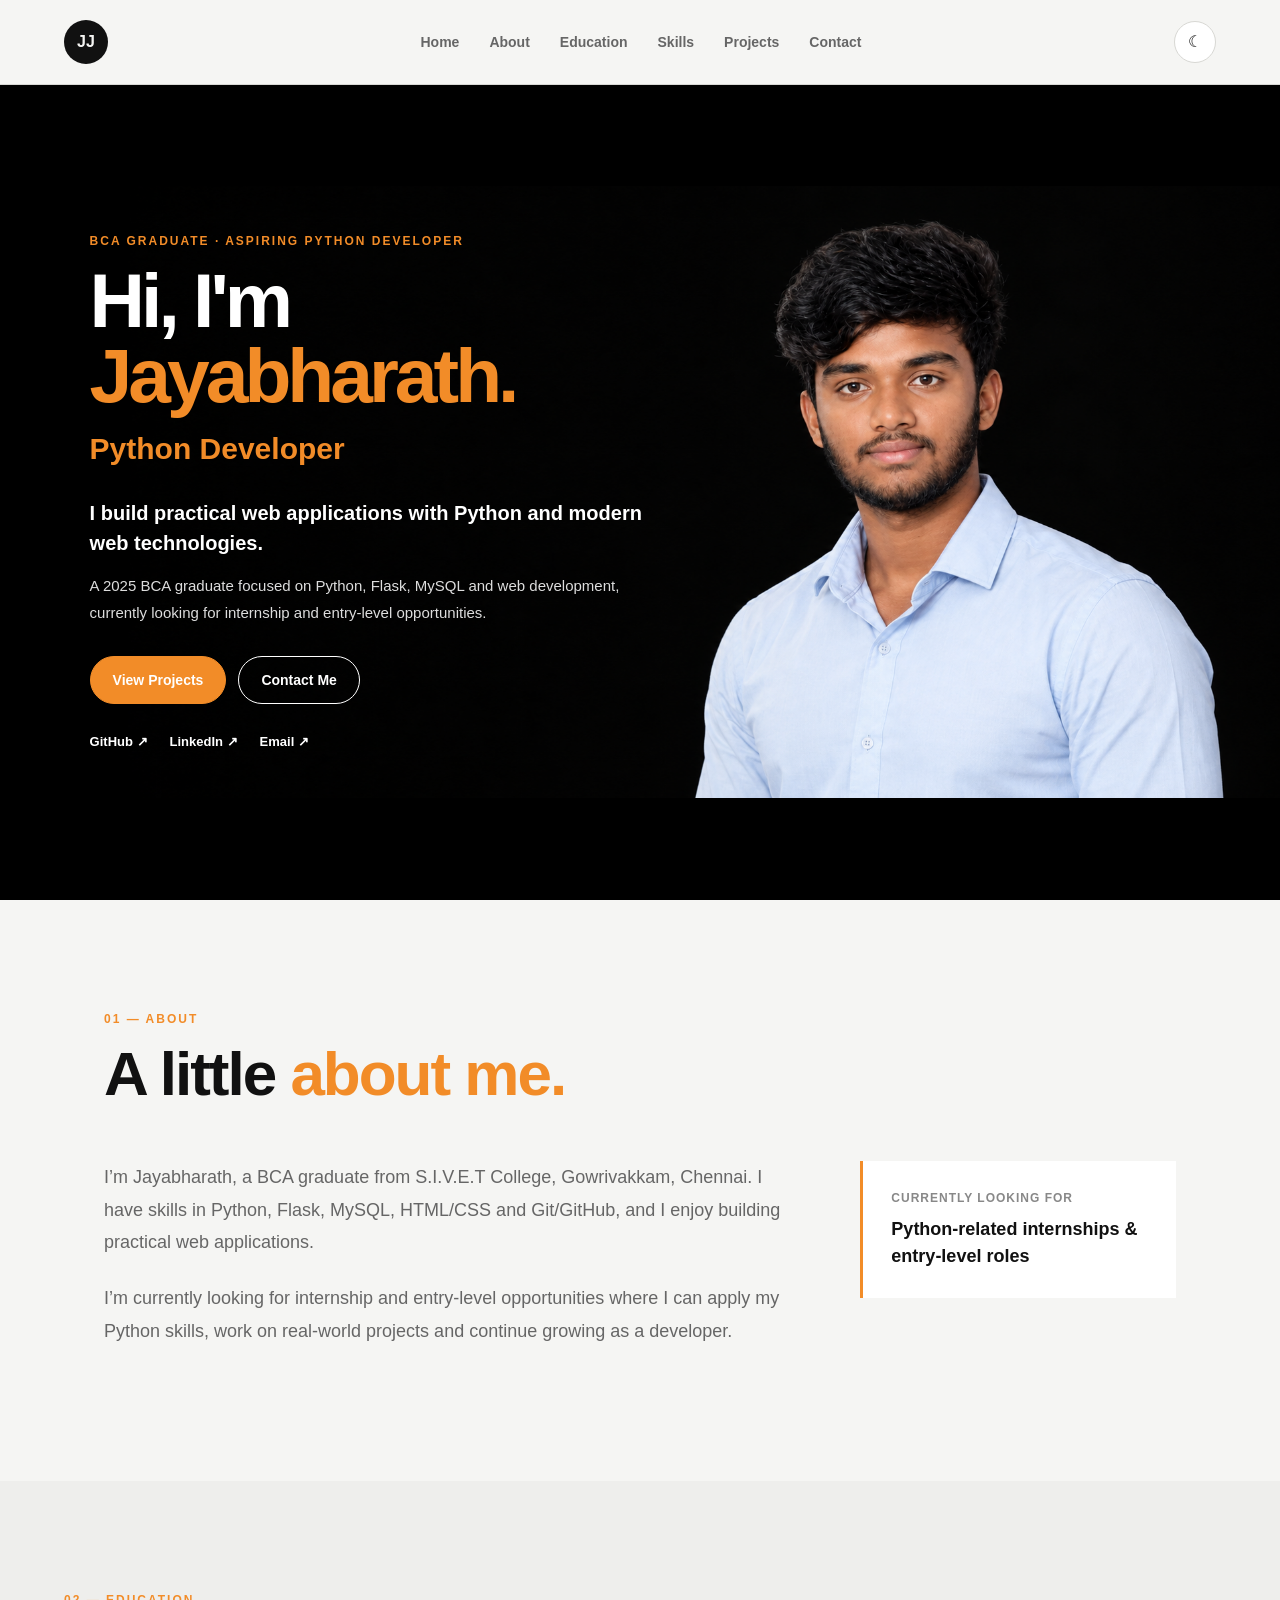
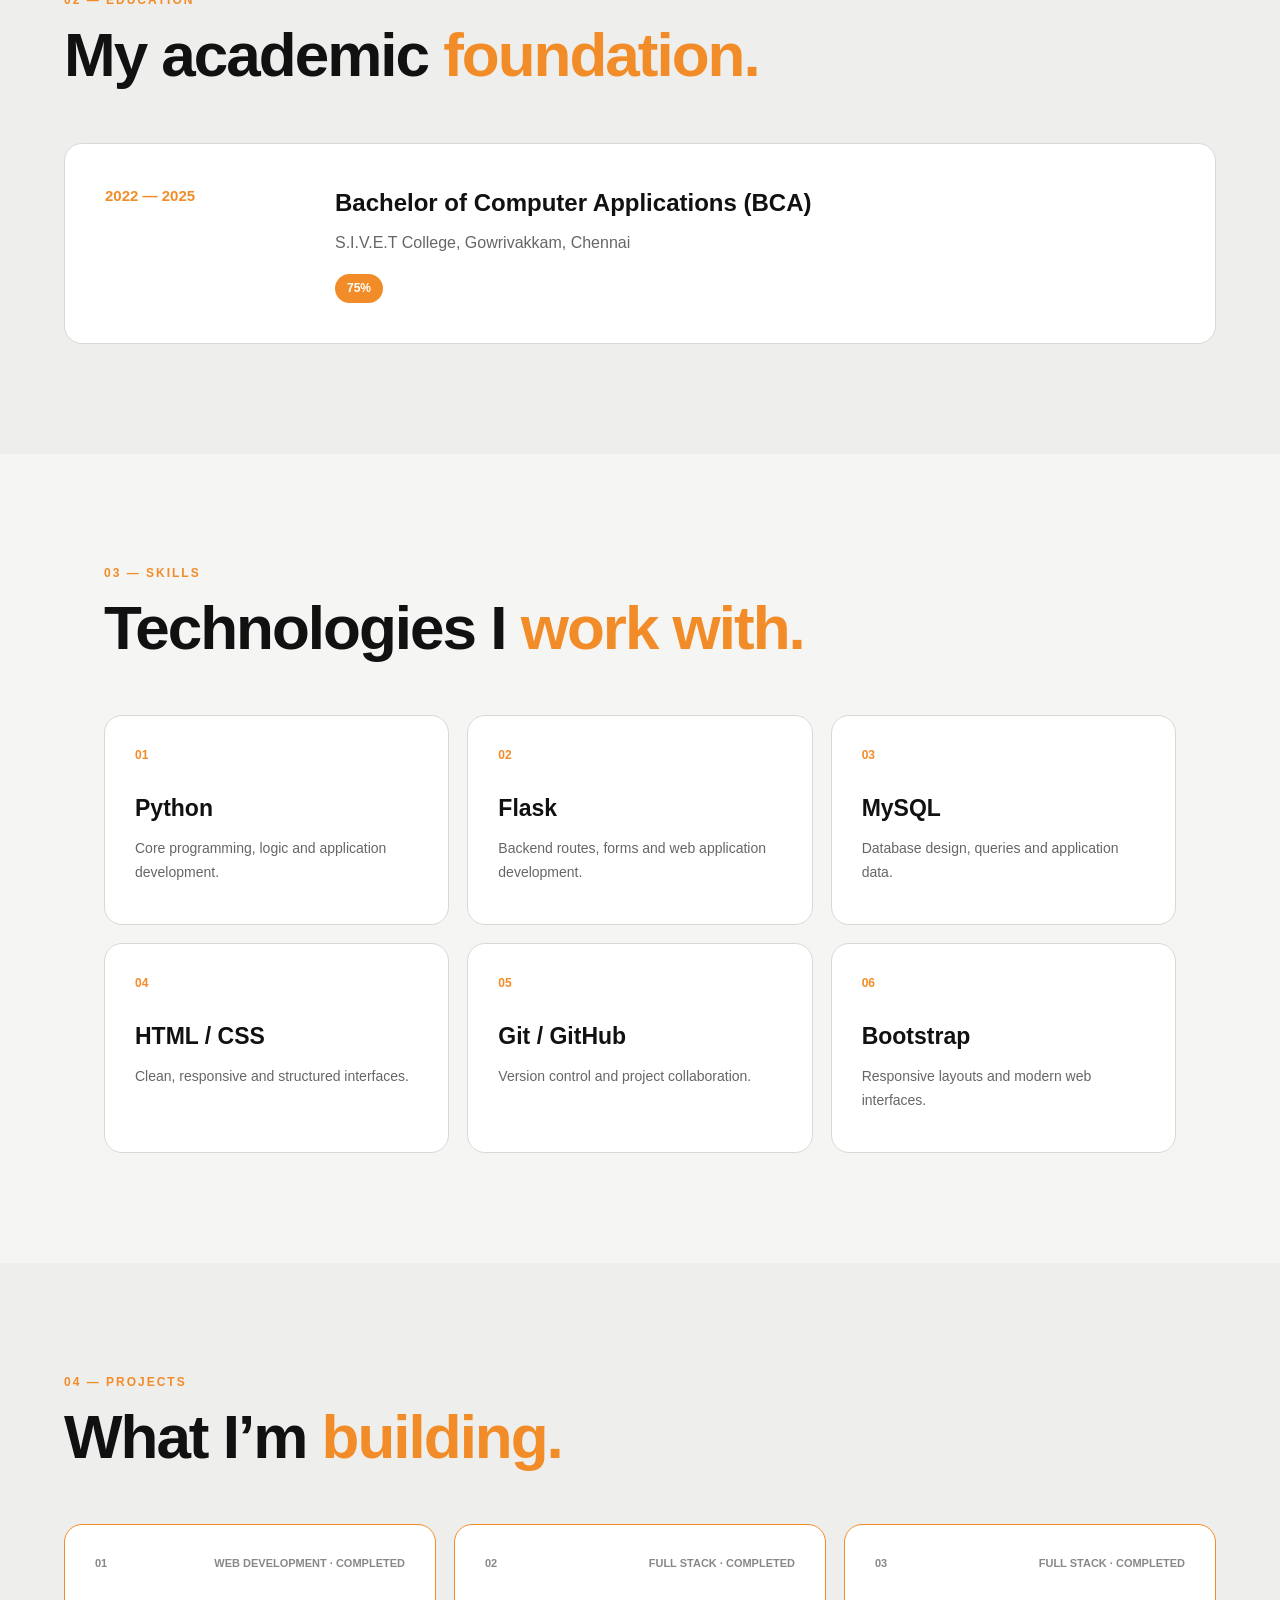
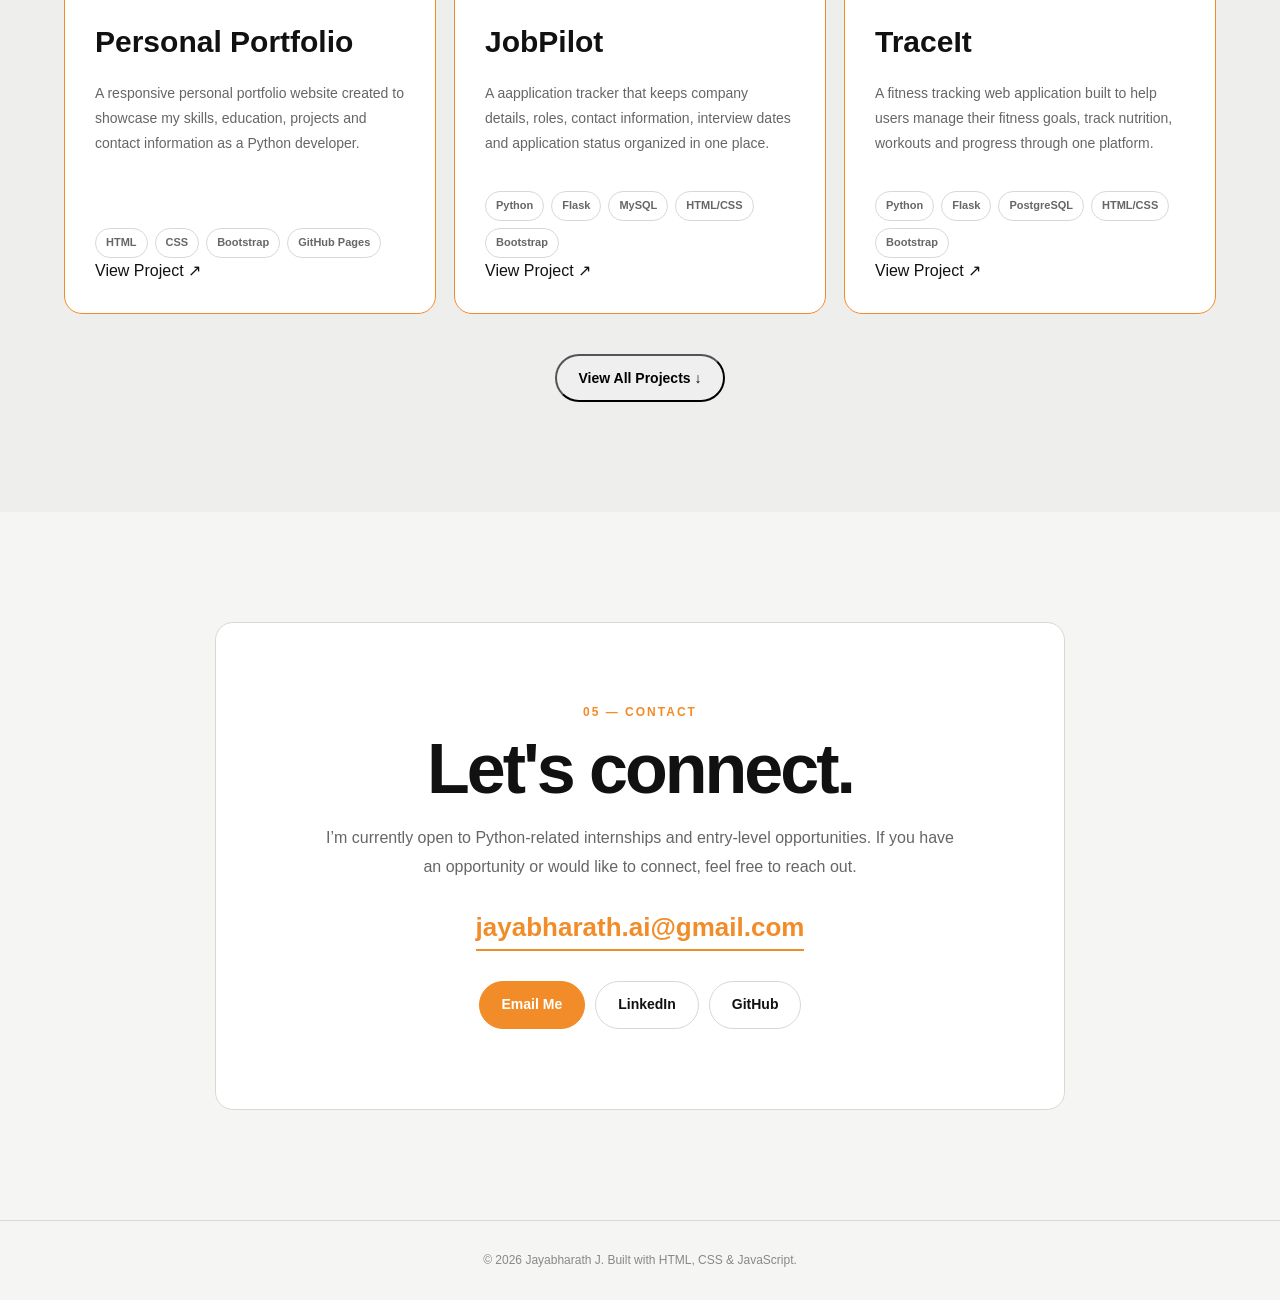
==== commit ba179789: "Fix typo in application description" ====
--- a/index.html
+++ b/index.html
@@ -569,7 +569,7 @@
 
 
                     <p>
-                        A job and internship application tracker
+                        A aapplication tracker
                         that keeps company details, roles, contact
                         information, interview dates and application
                         status organized in one place.
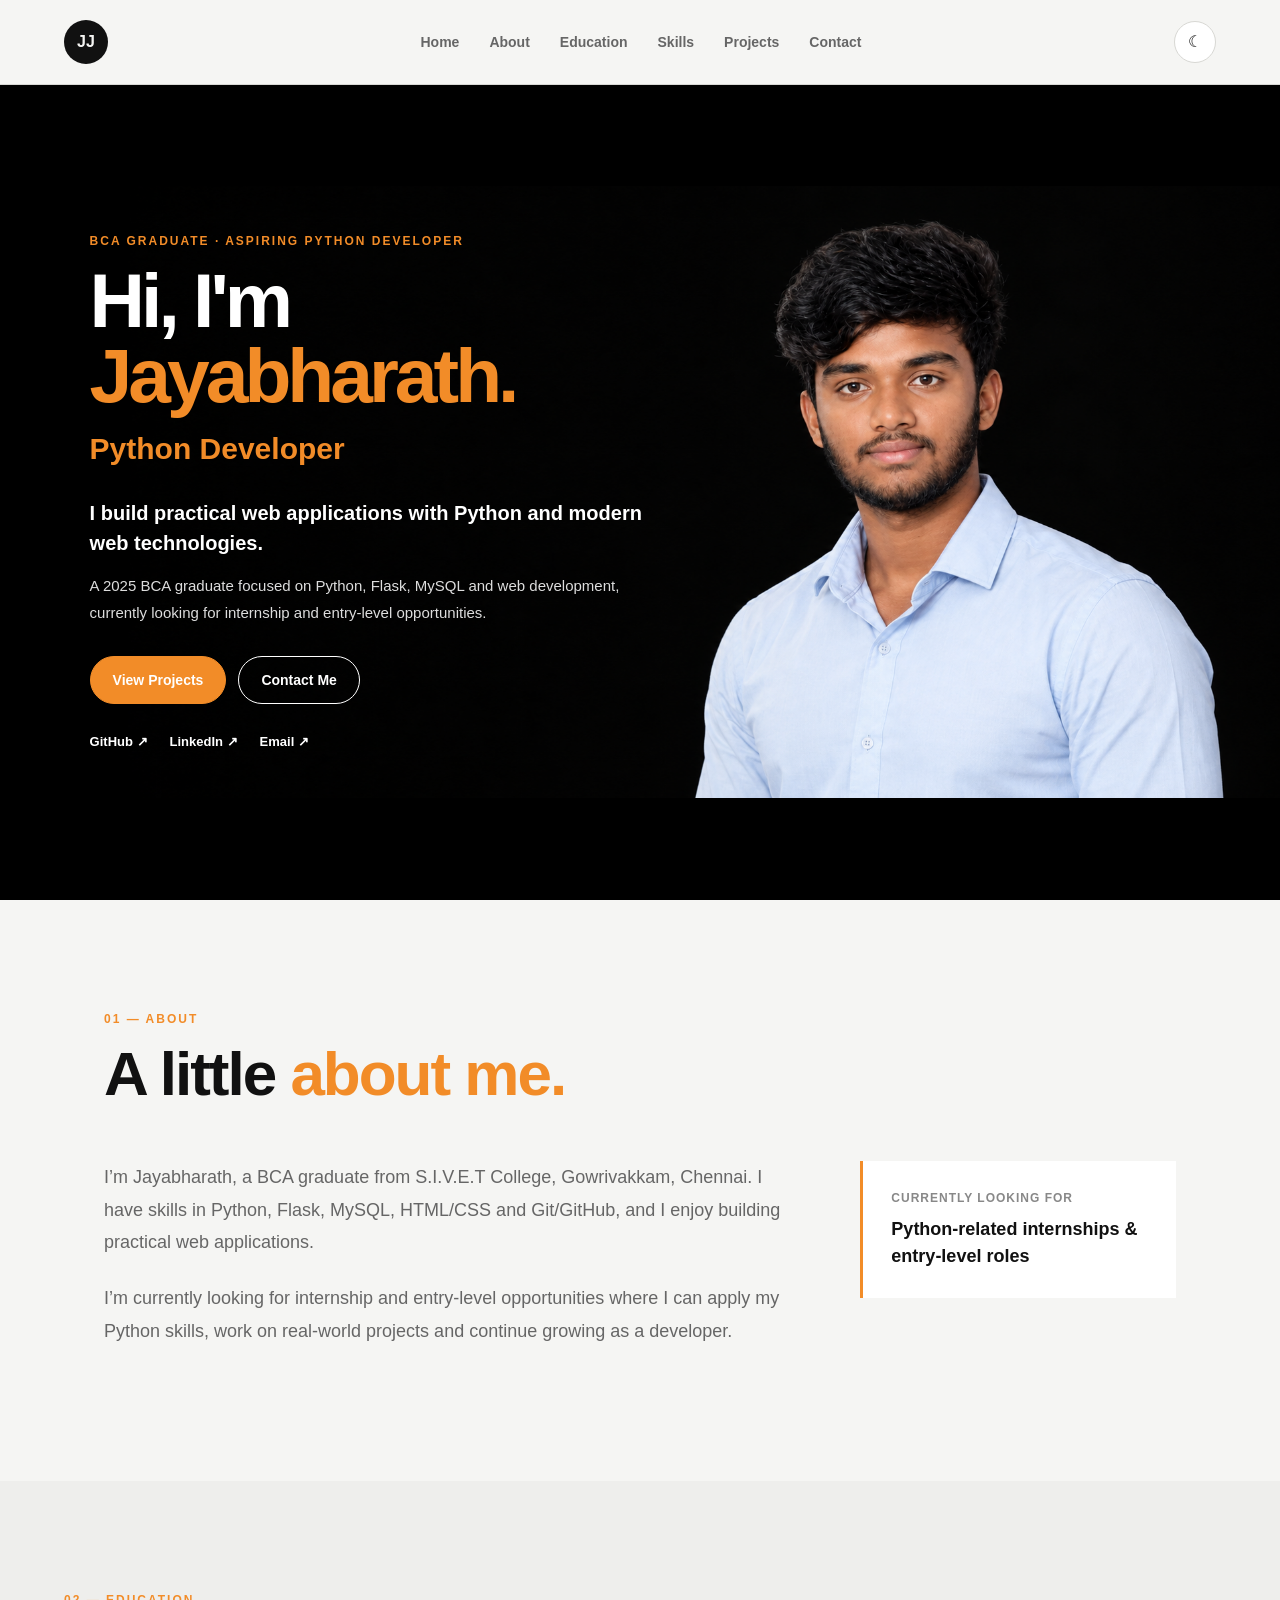
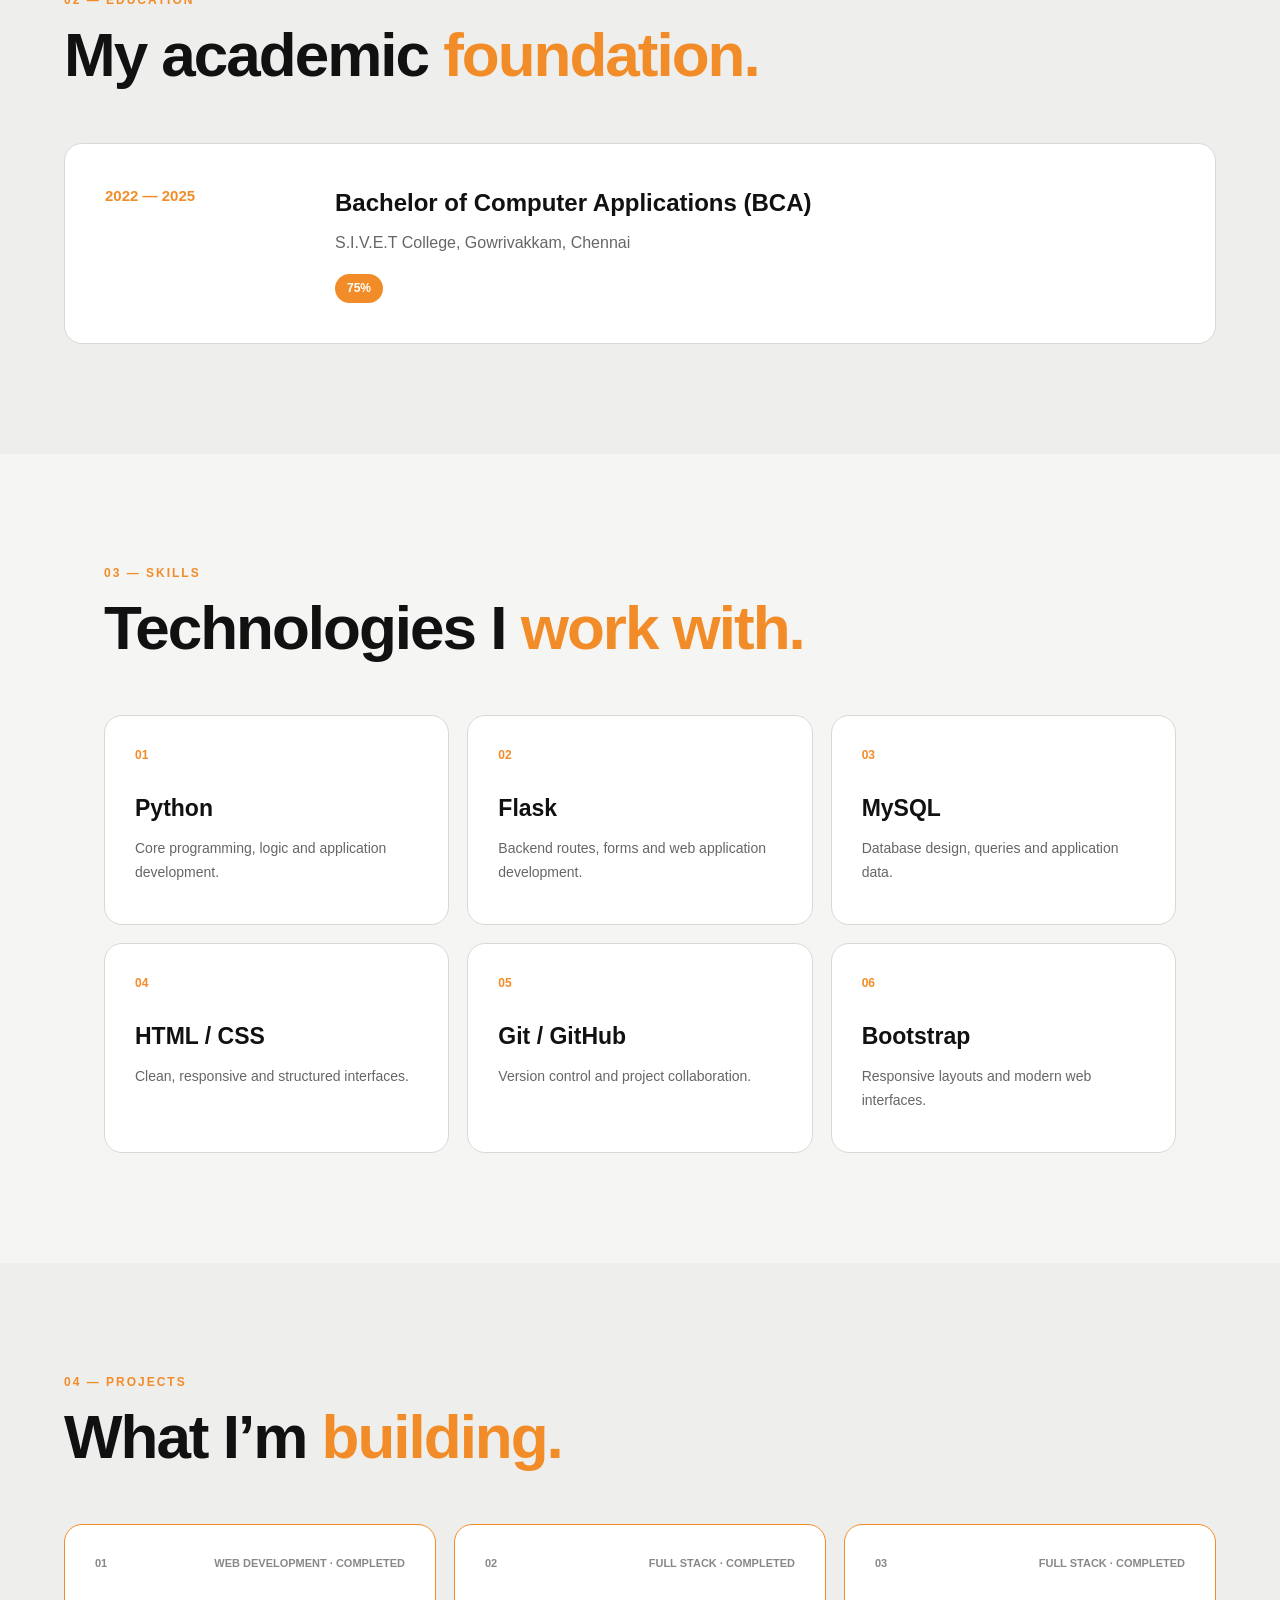
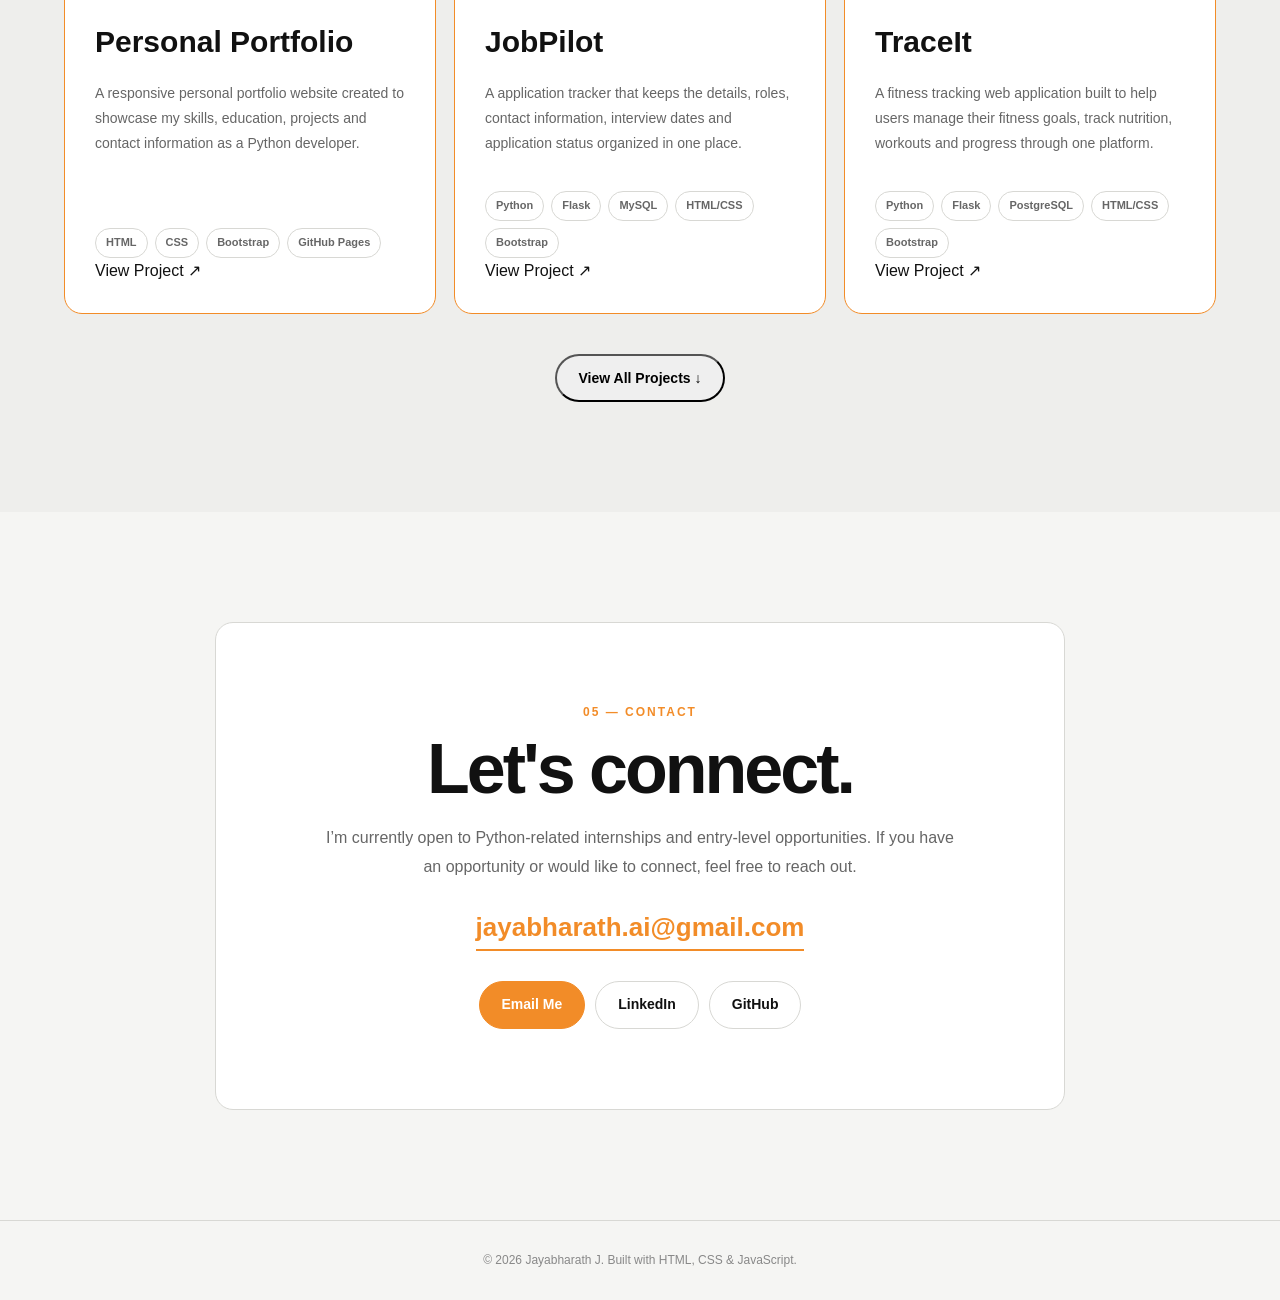
==== commit 57086ea8: "Fix typos in application tracker description Corrected typos and improved clarity in project descrip" ====
--- a/index.html
+++ b/index.html
@@ -569,8 +569,8 @@
 
 
                     <p>
-                        A aapplication tracker
-                        that keeps company details, roles, contact
+                        A application tracker
+                        that keeps the details, roles, contact
                         information, interview dates and application
                         status organized in one place.
                     </p>
@@ -593,6 +593,7 @@
                         target="_blank"
                         rel="noopener noreferrer"
                     >
+                        
                         View Project ↗
                     </a>
 
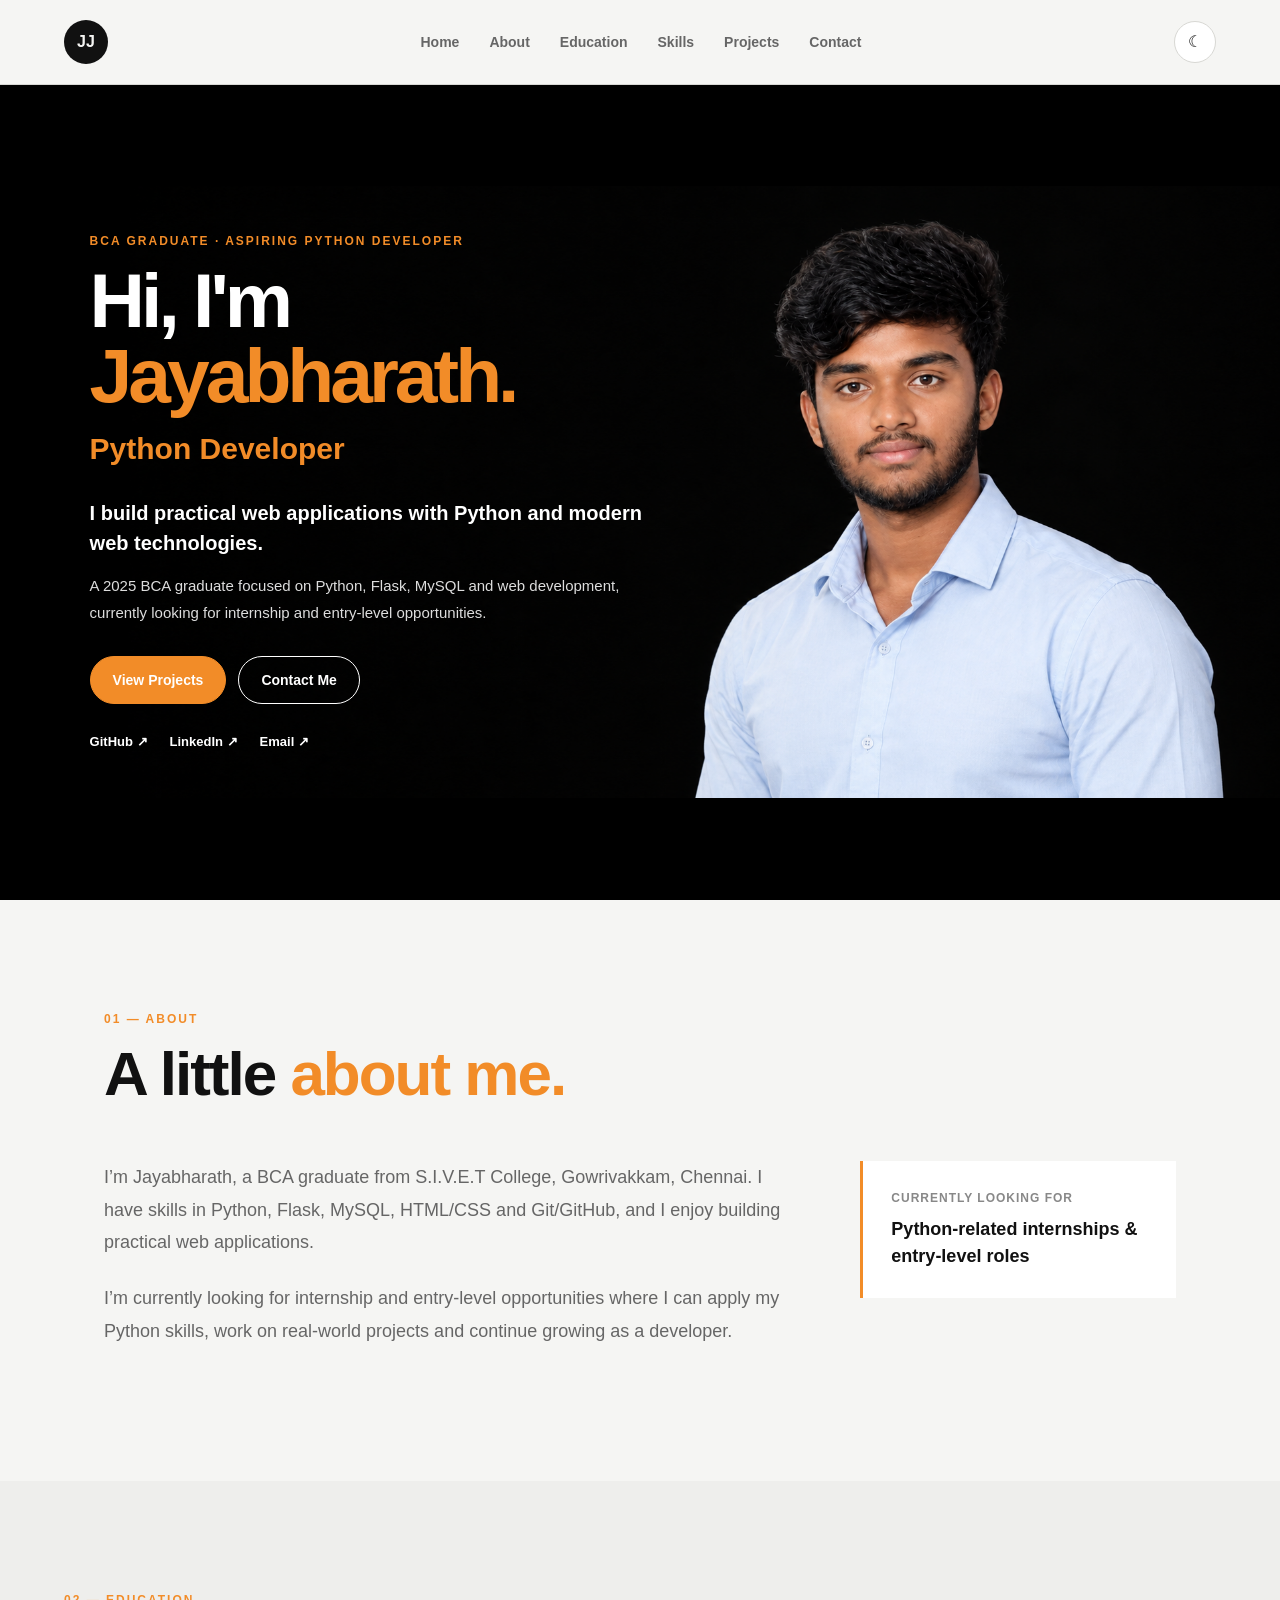
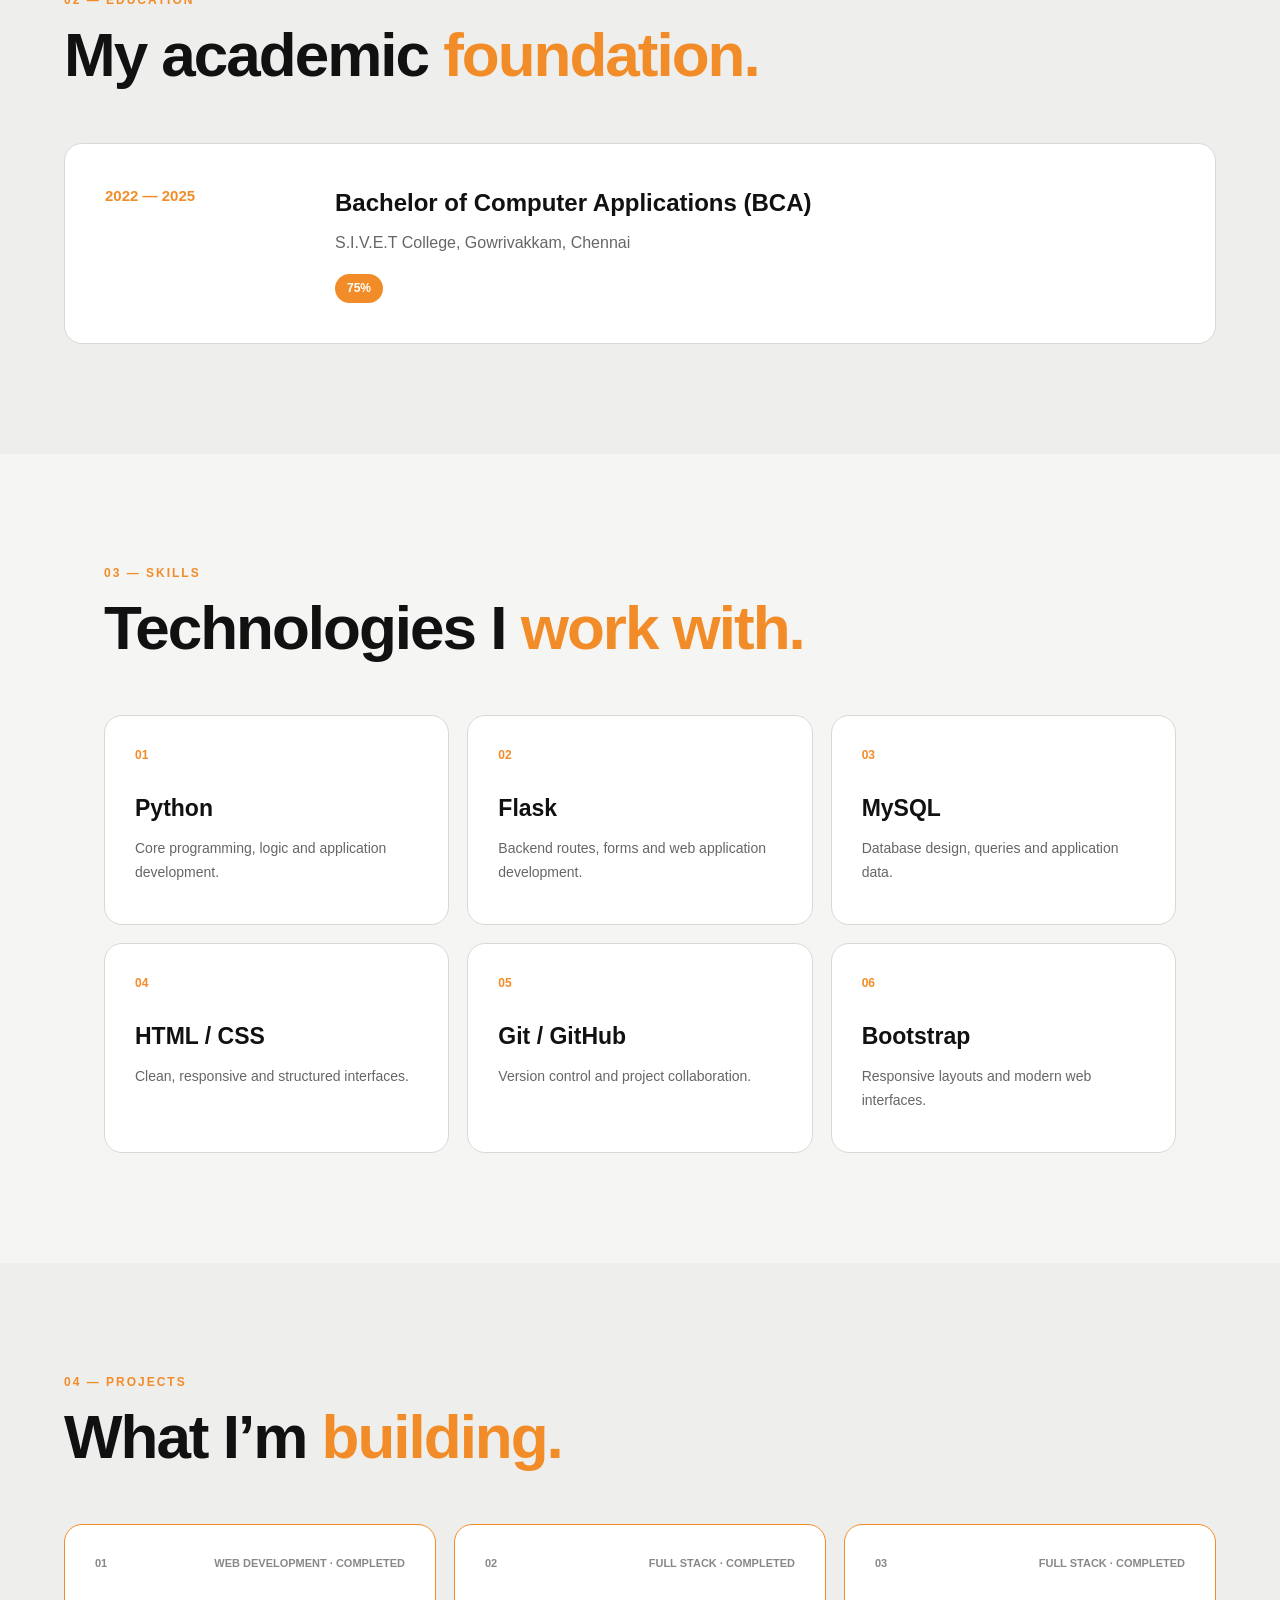
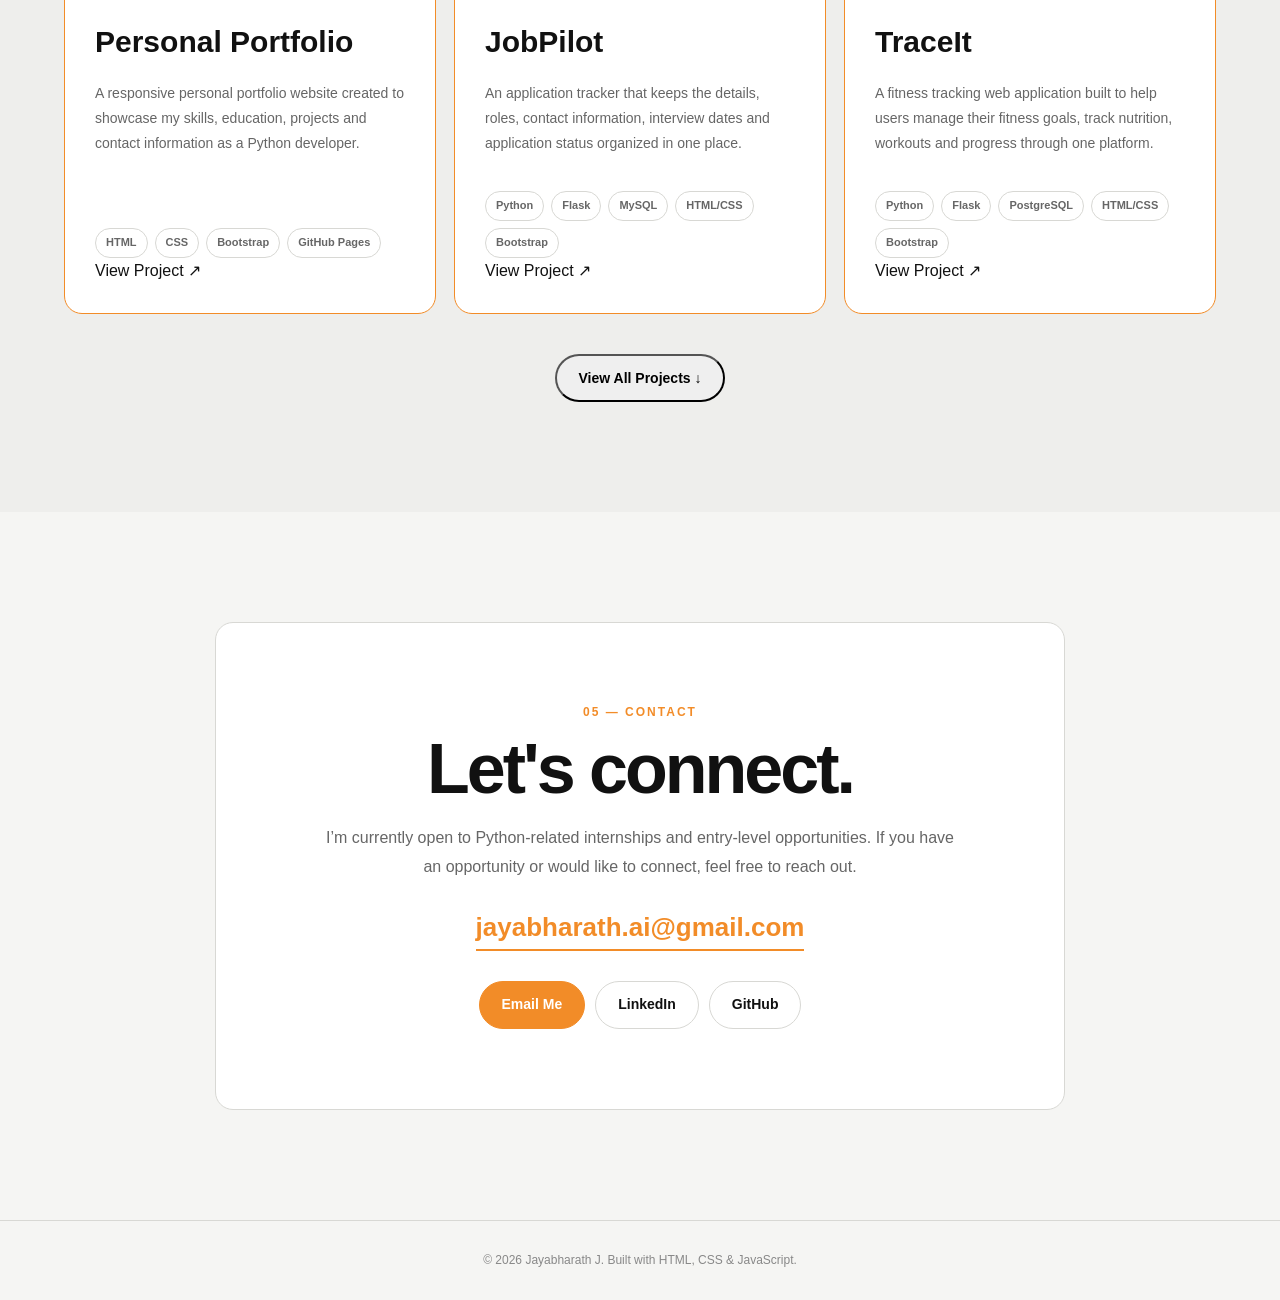
==== commit 3a0a6b7c: "Fix typo in application description" ====
--- a/index.html
+++ b/index.html
@@ -569,7 +569,7 @@
 
 
                     <p>
-                        A application tracker
+                        An application tracker
                         that keeps the details, roles, contact
                         information, interview dates and application
                         status organized in one place.
